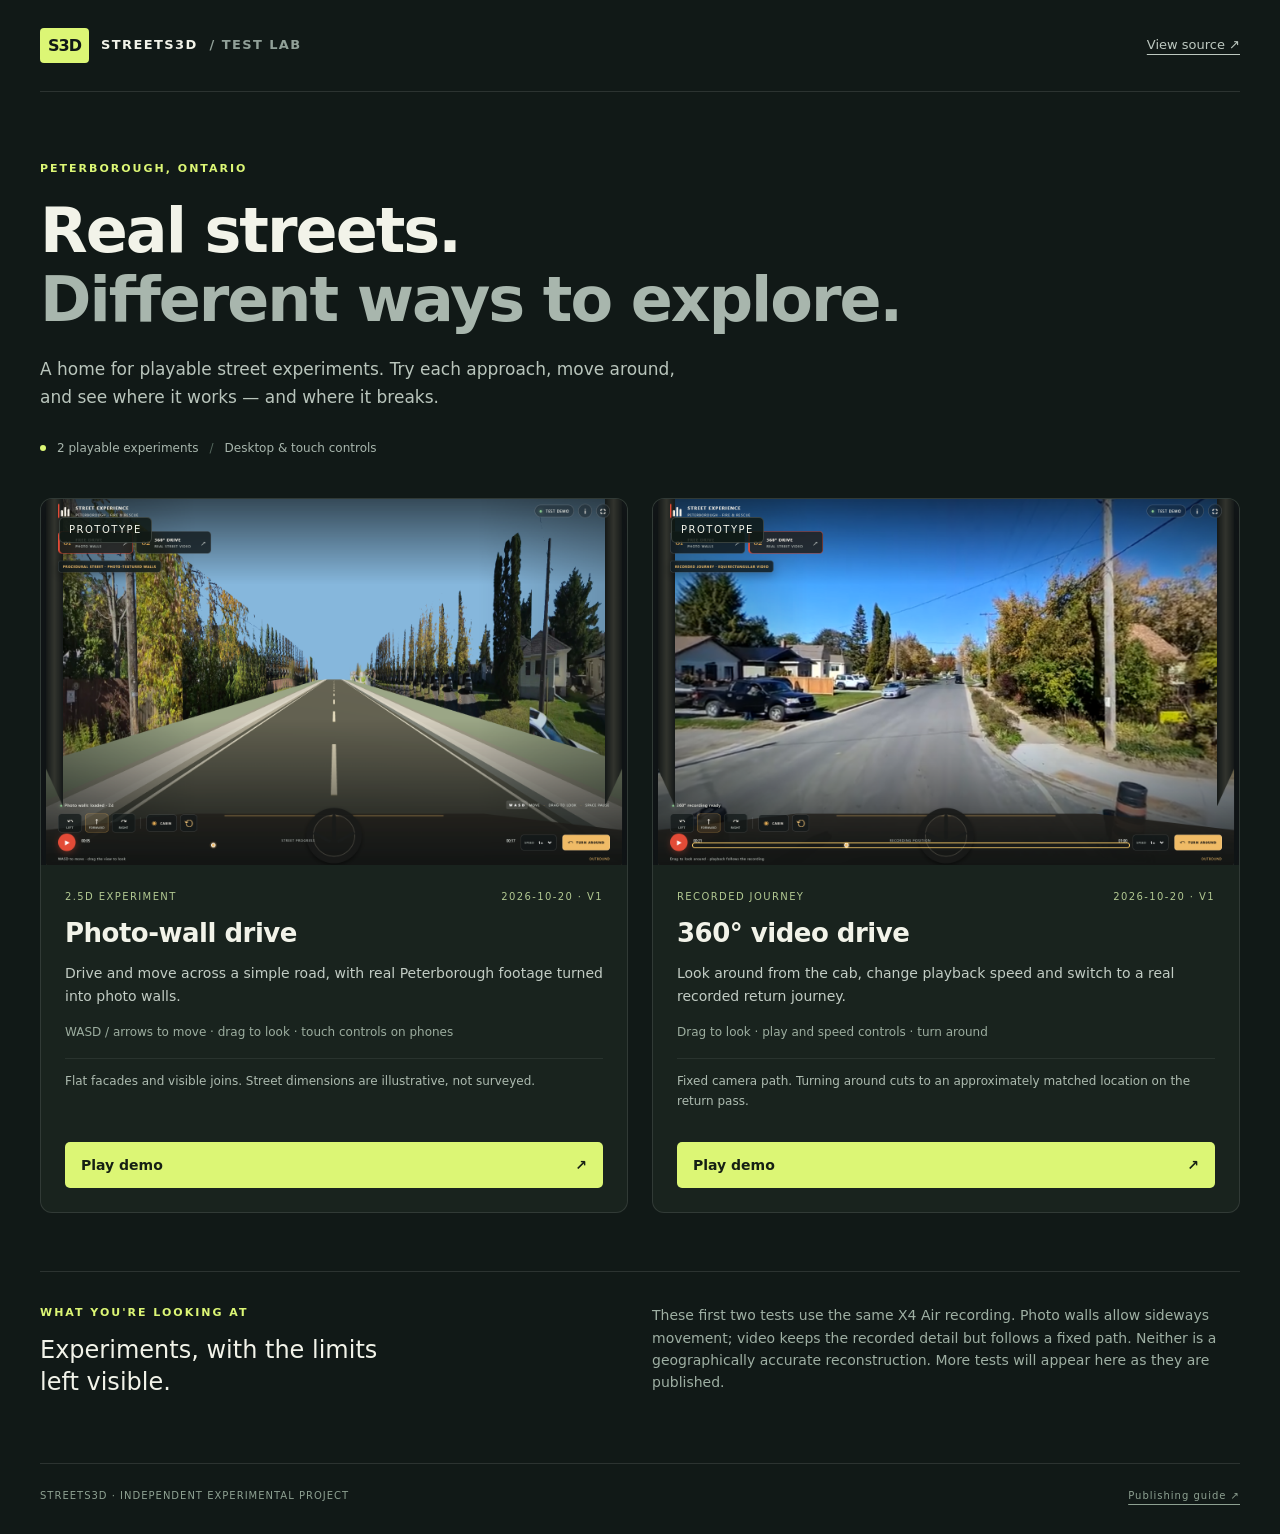
==== site/index.html @ ae0d9181 "Publish Peterborough photo-wall and 360 driving demos with test gallery" ====
<!doctype html>
<html lang="en"><head><meta charset="utf-8"><meta name="viewport" content="width=device-width,initial-scale=1"><meta name="theme-color" content="#111917"><meta name="description" content="Playable Peterborough street experiments: photo walls, 360 video, and future reconstruction tests."><title>Streets3D · Test Lab</title><link rel="stylesheet" href="gallery.css"></head>
<body><header class="bar"><a class="wordmark" href="./"><span class="mark">S3D</span> STREETS3D <span class="muted">/ TEST LAB</span></a><a class="source" href="https://github.com/edmondsonedits/Streets3D-Test">View source ↗</a></header>
<main><section class="intro"><p class="eyebrow">PETERBOROUGH, ONTARIO</p><h1>Real streets.<br><span>Different ways to explore.</span></h1><p class="lede">A home for playable street experiments. Try each approach, move around, and see where it works — and where it breaks.</p><div class="summary"><span class="dot"></span><span id="testCount">Loading experiments…</span><span class="separator">/</span><span>Desktop & touch controls</span></div></section>
<section aria-label="Playable experiments" id="gallery" class="gallery" aria-live="polite"></section><noscript><p>JavaScript loads the experiment gallery. <a href="demos/street-alternatives-v1/">Open the two-demo comparison directly.</a></p></noscript>
<section class="notes"><div><p class="eyebrow">WHAT YOU'RE LOOKING AT</p><h2>Experiments, with the limits left visible.</h2></div><p>These first two tests use the same X4 Air recording. Photo walls allow sideways movement; video keeps the recorded detail but follows a fixed path. Neither is a geographically accurate reconstruction. More tests will appear here as they are published.</p></section></main>
<footer><span>STREETS3D · INDEPENDENT EXPERIMENTAL PROJECT</span><a href="https://github.com/edmondsonedits/Streets3D-Test#adding-future-tests">Publishing guide ↗</a></footer><script type="module" src="gallery.js"></script></body></html>
---- site/gallery.css ----
*{box-sizing:border-box}html{color-scheme:dark}body{margin:0;background:#111917;color:#f2f3e9;font:16px/1.6 system-ui,-apple-system,Segoe UI,sans-serif}a{color:inherit}button,a{-webkit-tap-highlight-color:transparent}a:focus-visible{outline:3px solid #dcf675;outline-offset:6px}.bar,main,footer{width:min(1200px,calc(100% - 64px));margin:auto}.bar{height:92px;border-bottom:1px solid #ffffff1d;display:flex;align-items:center;justify-content:space-between;gap:12px}.wordmark{display:flex;align-items:center;gap:12px;font-size:13px;font-weight:750;letter-spacing:1.4px;text-decoration:none}.mark{background:#dcf675;color:#111917;border-radius:4px;padding:5px 8px;letter-spacing:-1px;font-size:16px}.muted{color:#91a098}.source{color:#bdc8c0;font-size:13px;text-underline-offset:5px}.intro{padding:68px 0 40px}.eyebrow{color:#dcf675;letter-spacing:2px;font-size:11px;font-weight:750;margin:0 0 18px}h1{font-size:clamp(36px,5vw,62px);font-weight:600;line-height:1.12;letter-spacing:-2px;margin:0 0 22px}h1 span{color:#a8b6ad}.lede{max-width:660px;color:#b9c5bc;margin:0;font-size:17px}.summary{display:flex;align-items:center;flex-wrap:wrap;gap:11px;margin-top:28px;color:#a8b6ad;font-size:12px}.dot{height:6px;width:6px;border-radius:100%;background:#dcf675}.separator{color:#54675d}.gallery{display:grid;grid-template-columns:1fr 1fr;gap:24px}.card{border:1px solid #ffffff1b;background:#19231e;border-radius:12px;overflow:hidden;display:flex;flex-direction:column}.preview{display:block;aspect-ratio:16/10;overflow:hidden;position:relative;background:#26362c}.preview img{display:block;width:100%;height:100%;object-fit:cover;transition:transform .3s}.preview:hover img{transform:scale(1.025)}.badge{position:absolute;top:18px;left:18px;background:#101914dc;padding:4px 9px;border:1px solid #ffffff2a;border-radius:5px;font-size:10px;letter-spacing:1.5px;text-transform:uppercase}.card-content{padding:24px;display:flex;flex-direction:column;flex:1}.meta{display:flex;justify-content:space-between;color:#b1c891;font-size:10px;letter-spacing:1.4px;text-transform:uppercase;gap:12px}.card h2{font-size:26px;line-height:1.2;letter-spacing:-.5px;margin:13px 0}.description{color:#c2ccc4;font-size:14px;margin:0 0 16px}.controls{color:#9cad9f;font-size:12px;margin:0 0 16px}.limitation{color:#adbbb0;font-size:12px;padding:13px 0;border-top:1px solid #ffffff12;margin:0 0 18px}.open{display:flex;align-items:center;justify-content:space-between;margin-top:auto;padding:12px 16px;background:#dcf675;color:#162014;text-decoration:none;border-radius:5px;font-weight:750;font-size:14px}.open:hover{background:#edffa5}.notes{margin:58px 0 64px;border-top:1px solid #ffffff1d;padding-top:32px;display:grid;grid-template-columns:1fr 1fr;gap:24px}.notes h2{font-size:24px;font-weight:500;line-height:1.35;max-width:370px;margin:0}.notes p:last-child{color:#9eafa3;font-size:14px;margin:0}.notes .eyebrow{margin-bottom:12px}footer{padding:24px 0 30px;border-top:1px solid #ffffff1d;display:flex;justify-content:space-between;gap:20px;font-size:10px;letter-spacing:1px;color:#8ea192}footer a{text-underline-offset:5px}.error{color:#ffcfb6}@media(max-width:680px){.bar,main,footer{width:calc(100% - 36px)}.bar{height:76px}.wordmark{gap:8px;font-size:11px;letter-spacing:.8px}.wordmark .muted{display:none}.intro{padding:42px 0 30px}h1{letter-spacing:-1.3px}.lede{font-size:15px}.gallery{grid-template-columns:1fr}.card-content{padding:20px}.notes{grid-template-columns:1fr;margin:38px 0}.summary{font-size:11px;gap:8px}footer{flex-direction:column;gap:8px}}@media(prefers-reduced-motion:reduce){.preview img{transition:none}}
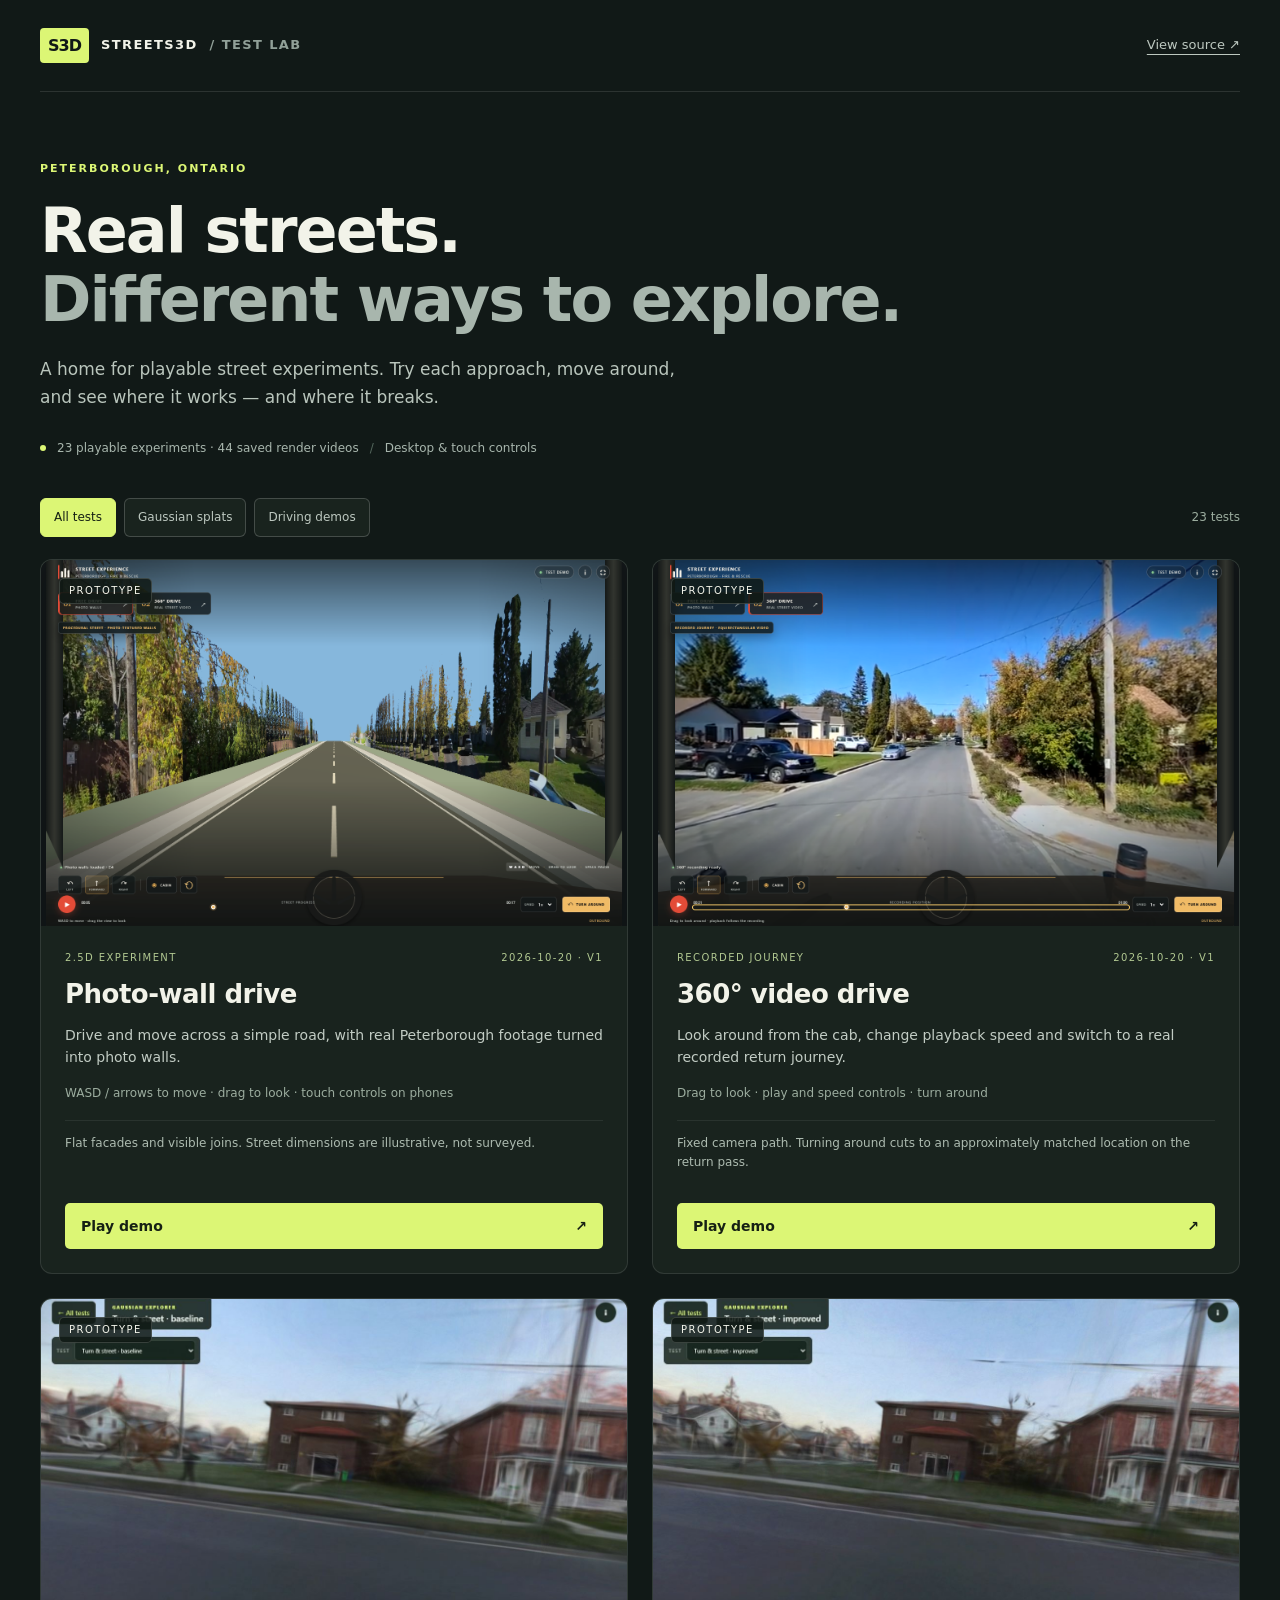
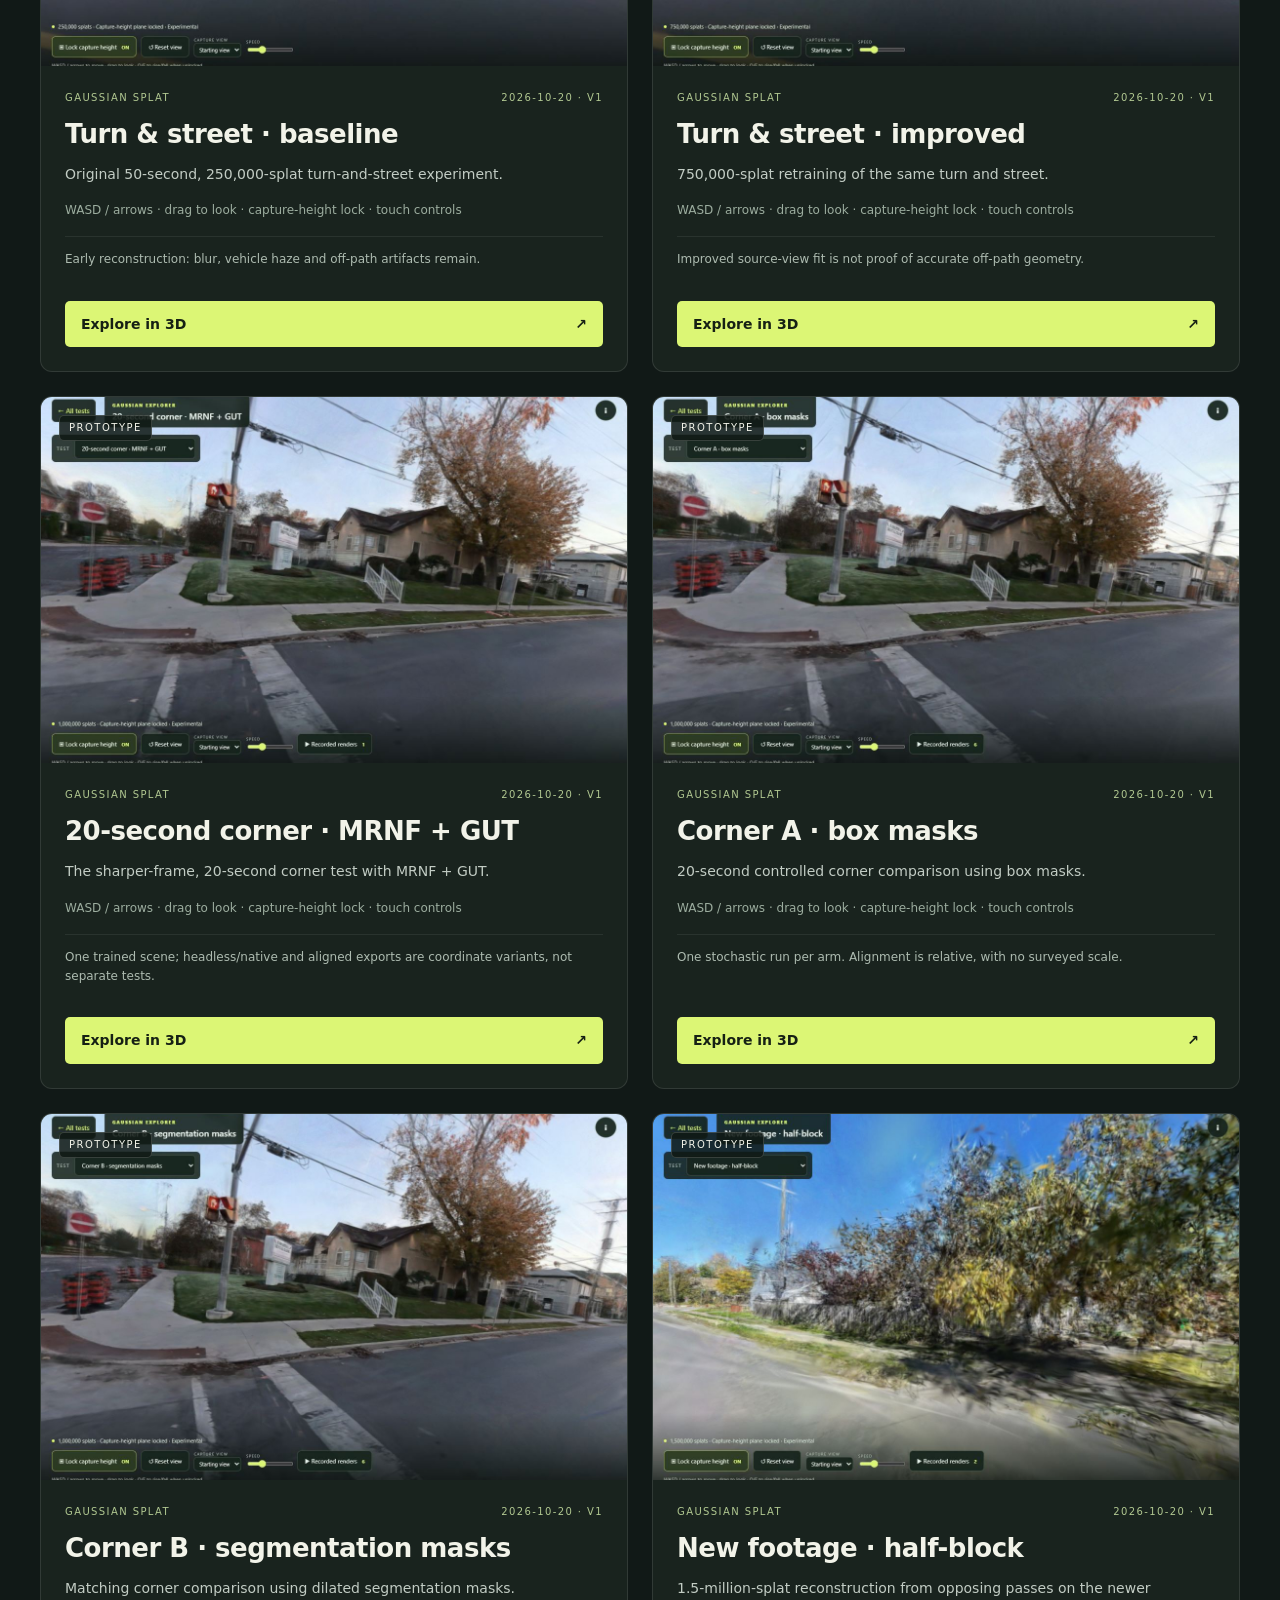
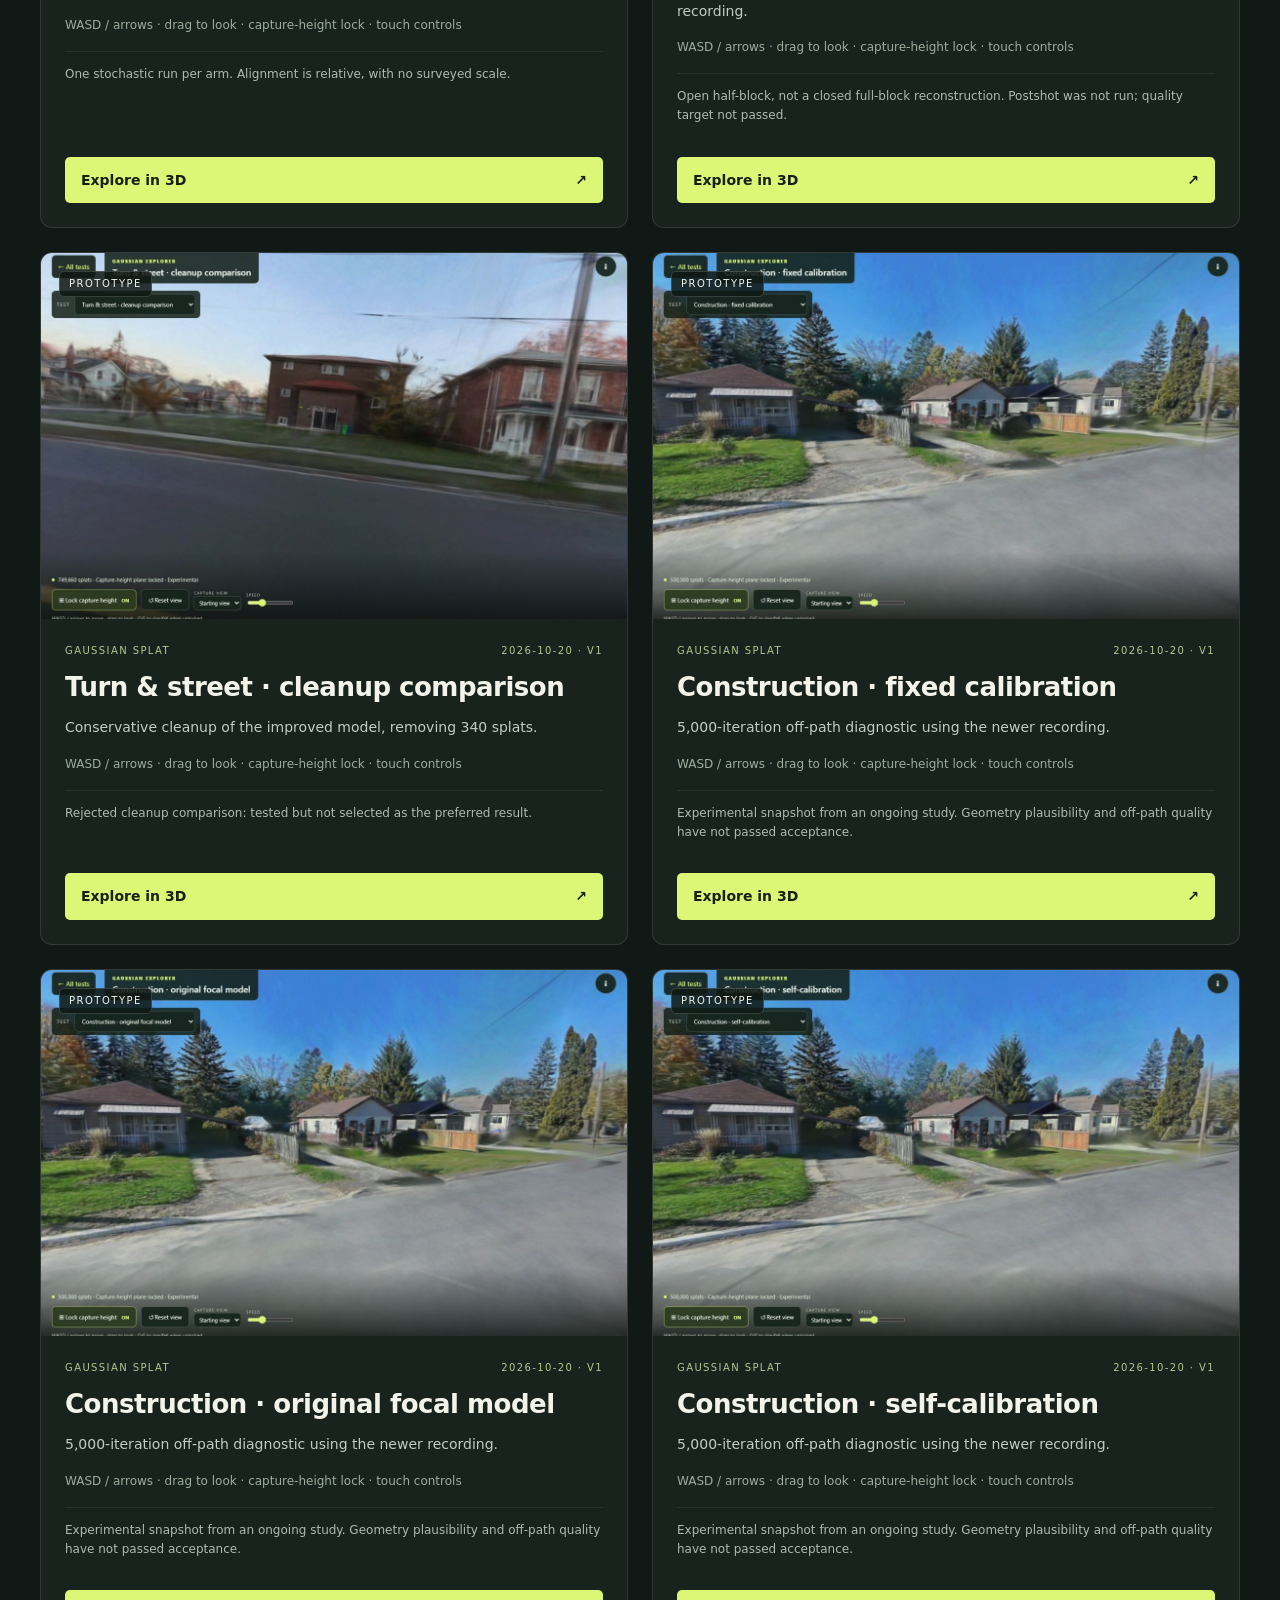
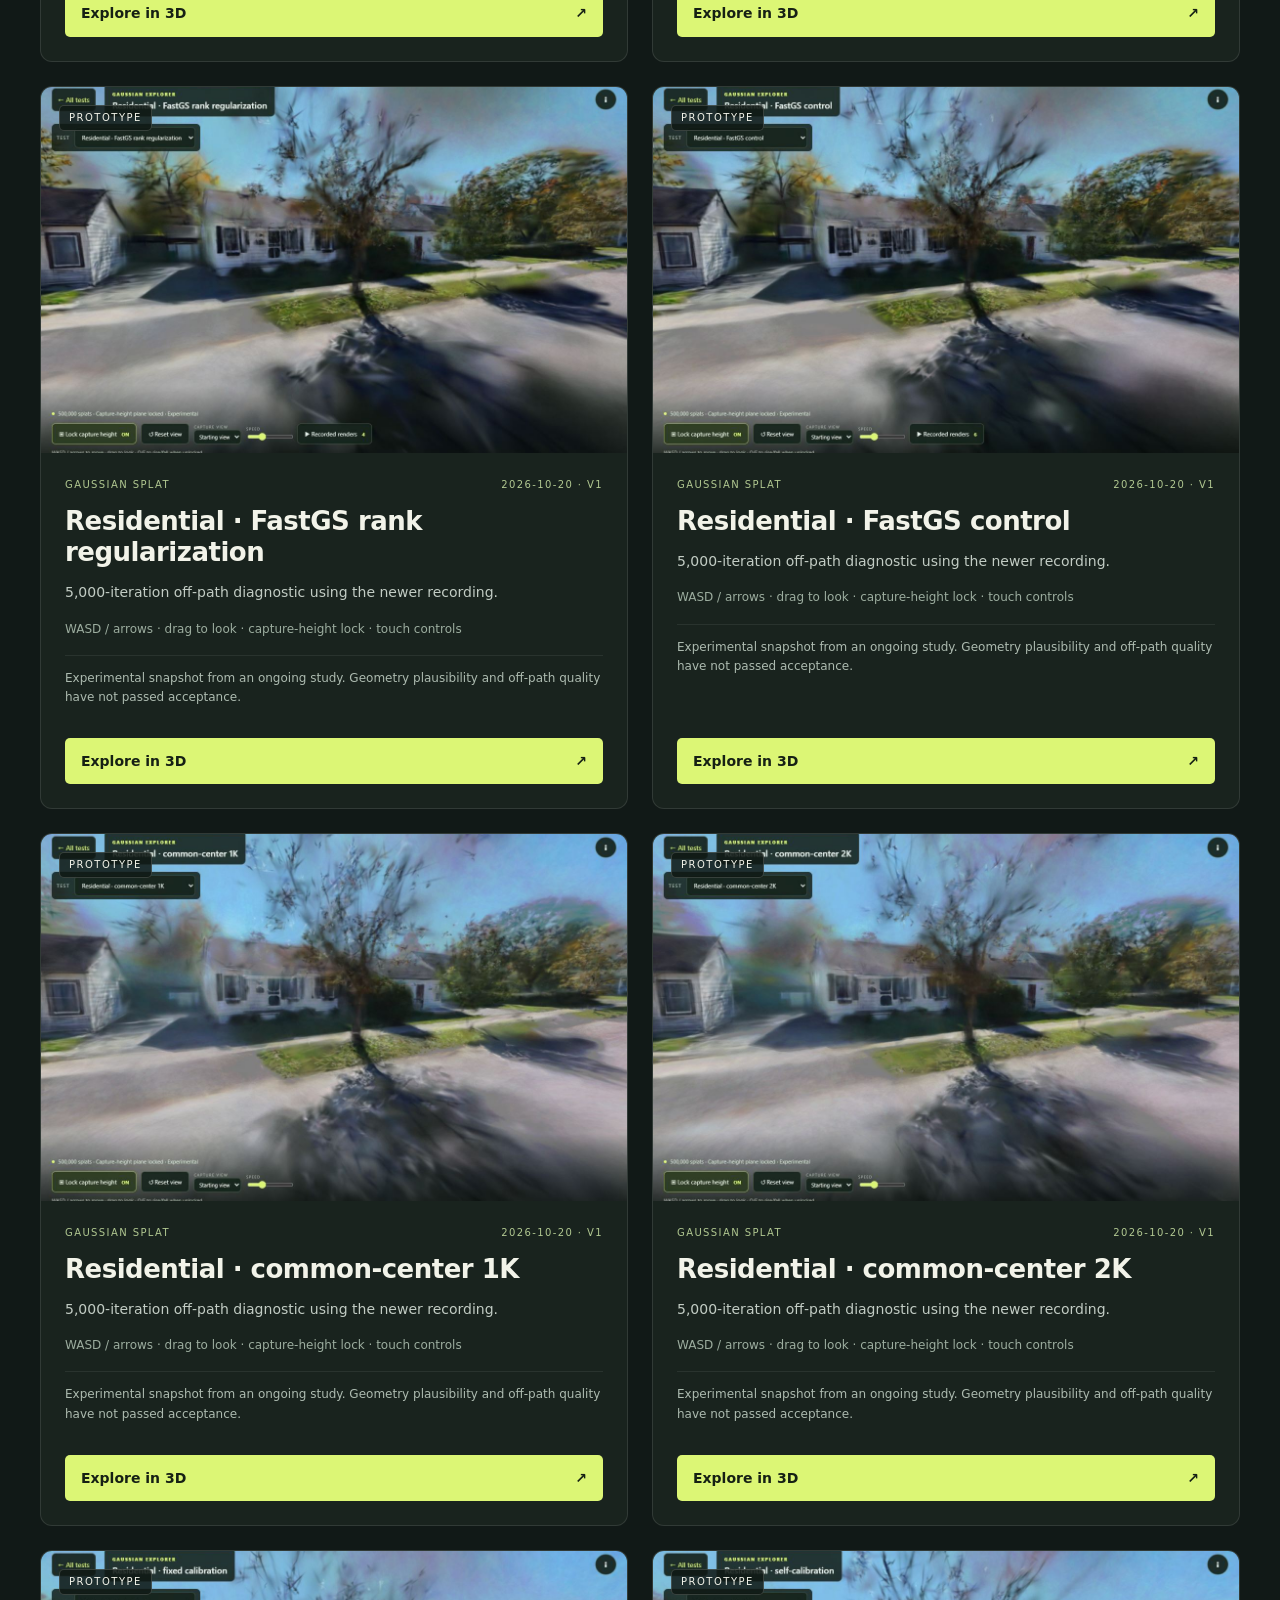
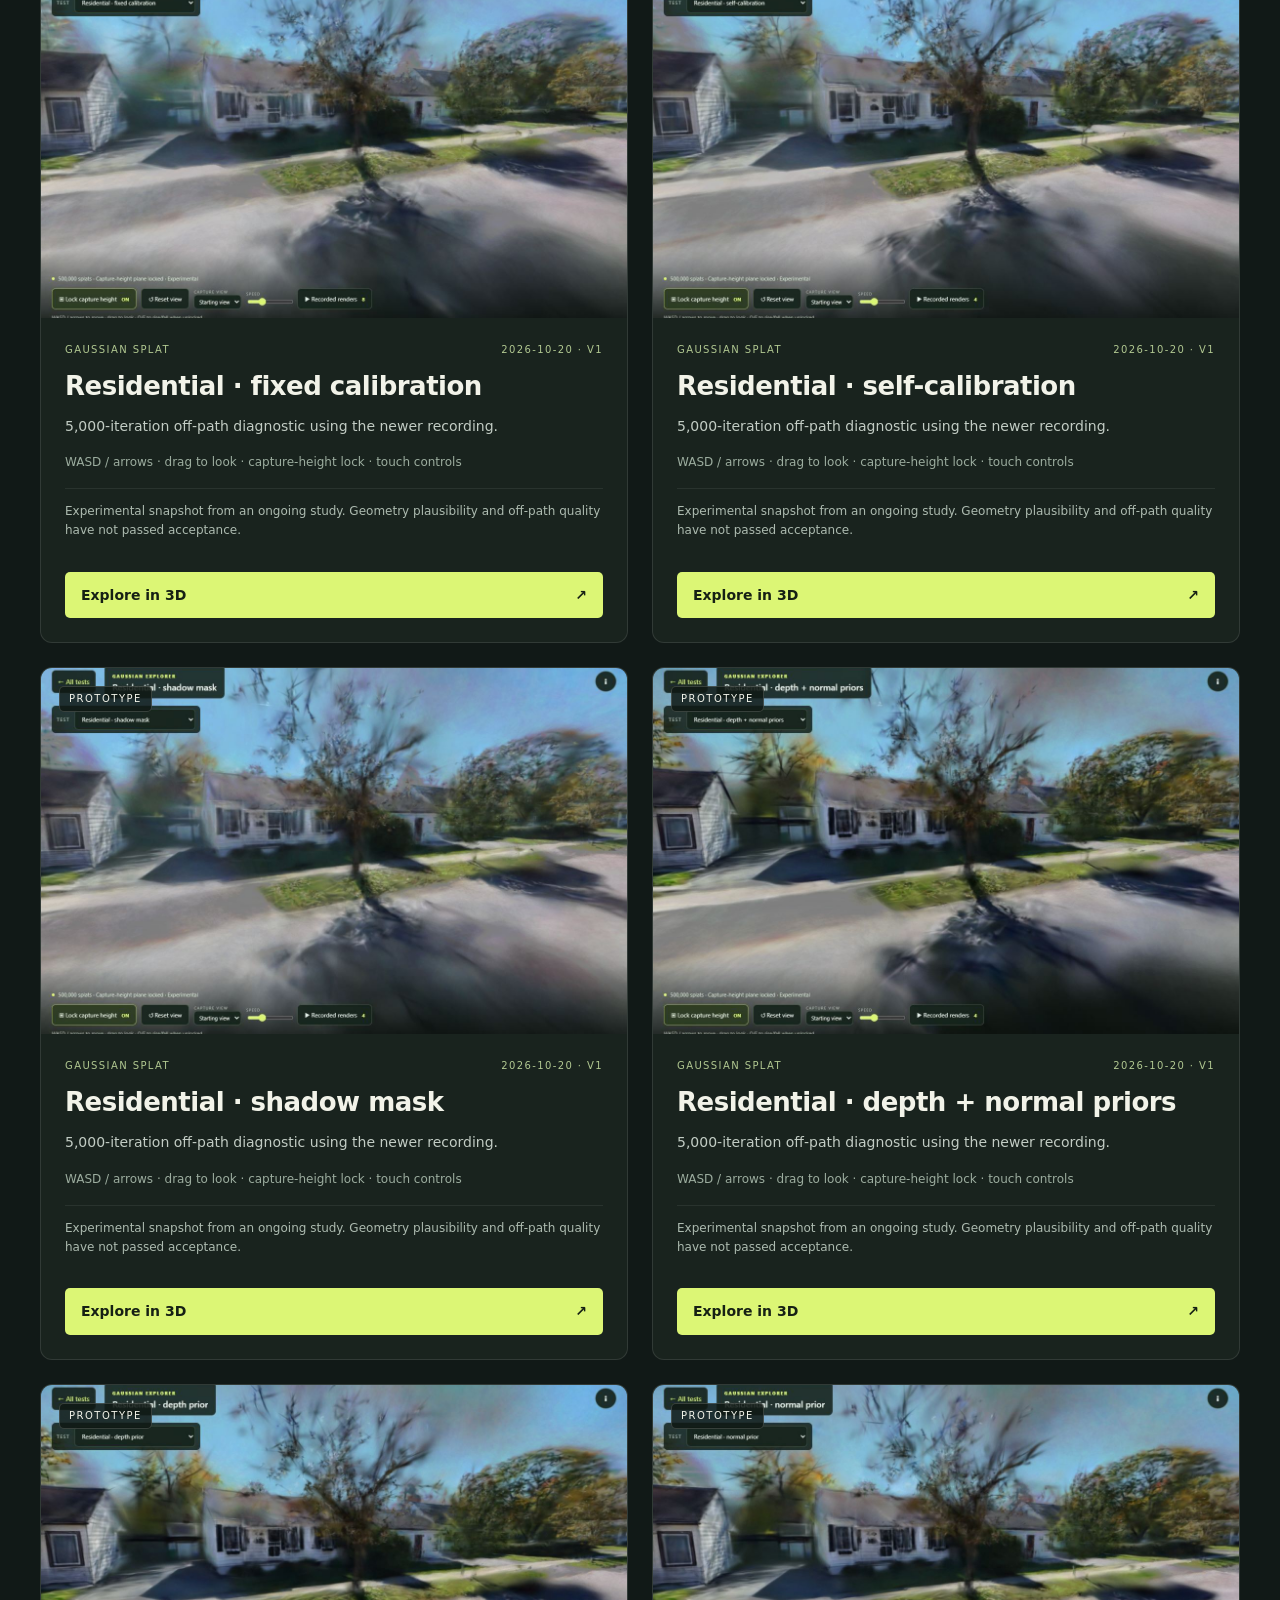
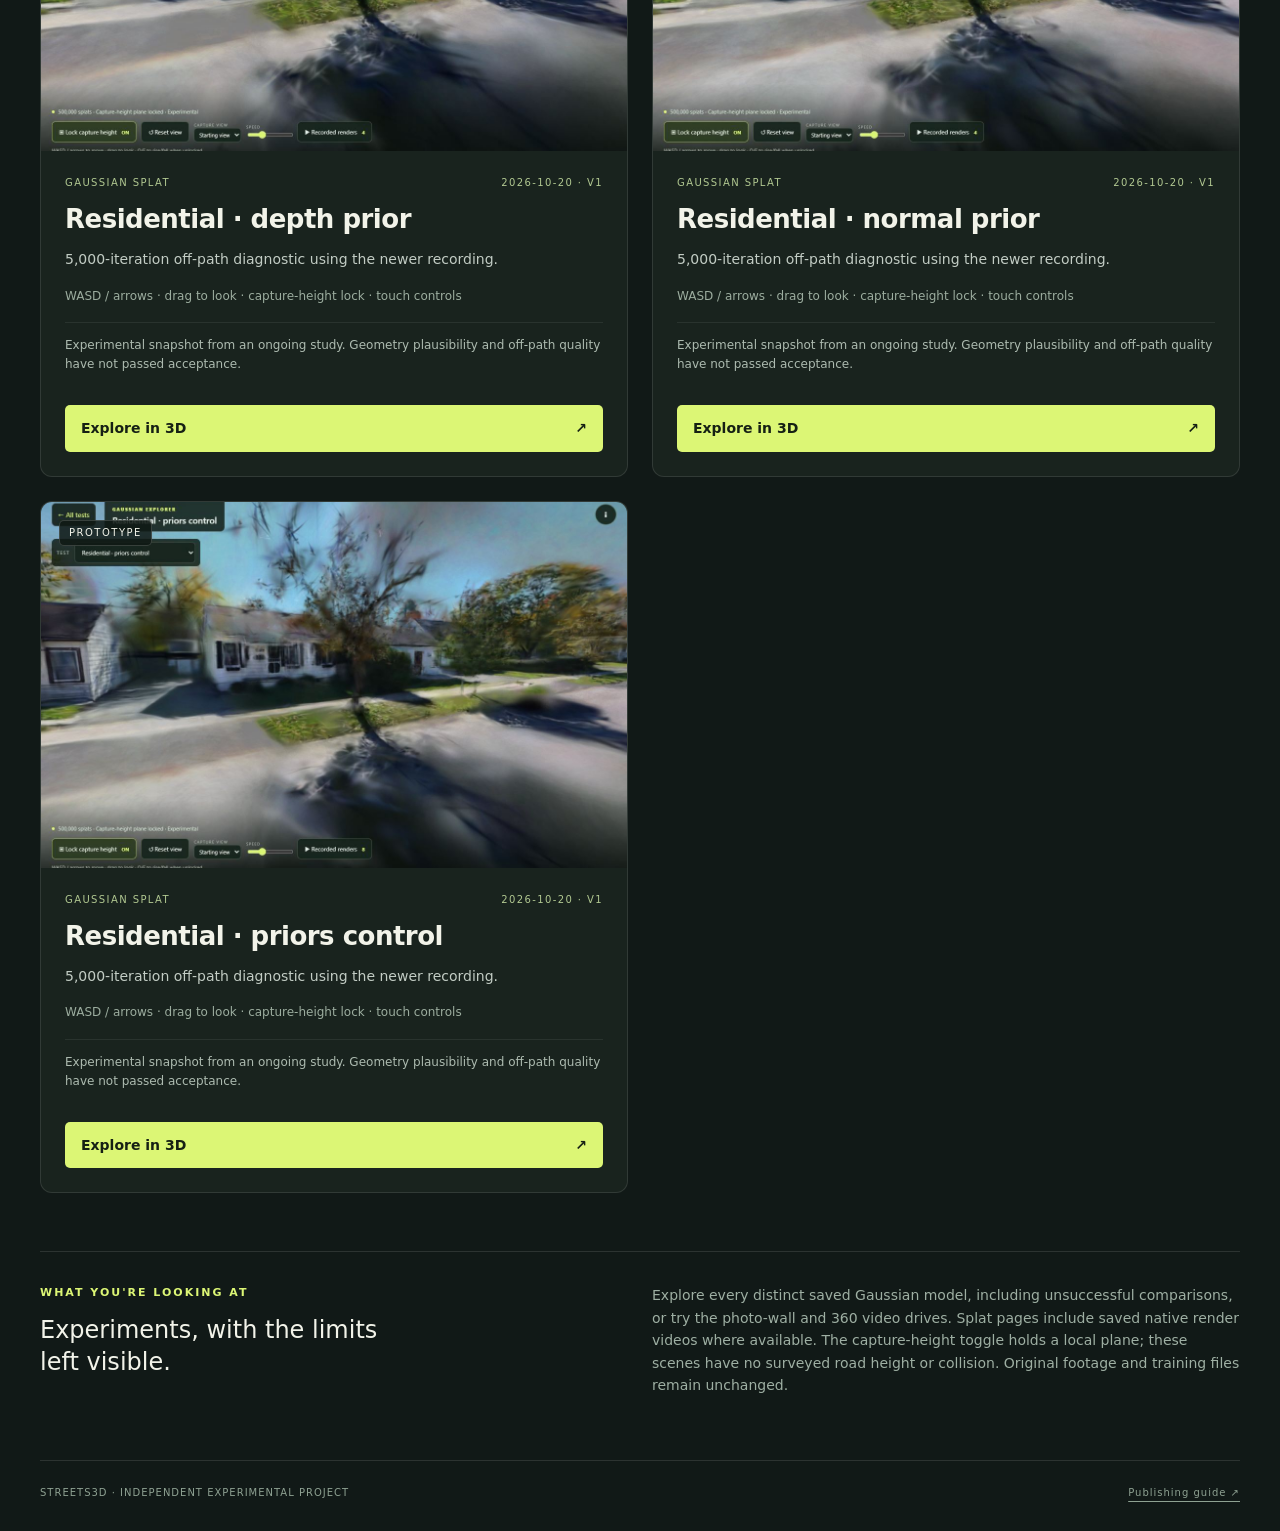
==== commit 726cb510: "Publish interactive Gaussian tests, native renders and capture-height controls" ====
--- a/site/index.html
+++ b/site/index.html
@@ -1,7 +1,8 @@
 <!doctype html>
-<html lang="en"><head><meta charset="utf-8"><meta name="viewport" content="width=device-width,initial-scale=1"><meta name="theme-color" content="#111917"><meta name="description" content="Playable Peterborough street experiments: photo walls, 360 video, and future reconstruction tests."><title>Streets3D · Test Lab</title><link rel="stylesheet" href="gallery.css"></head>
+<html lang="en"><head><meta charset="utf-8"><meta name="viewport" content="width=device-width,initial-scale=1"><meta name="theme-color" content="#111917"><meta name="description" content="Playable Peterborough street experiments: photo walls, 360 video, and interactive Gaussian splat tests."><title>Streets3D · Test Lab</title><link rel="stylesheet" href="gallery.css"></head>
 <body><header class="bar"><a class="wordmark" href="./"><span class="mark">S3D</span> STREETS3D <span class="muted">/ TEST LAB</span></a><a class="source" href="https://github.com/edmondsonedits/Streets3D-Test">View source ↗</a></header>
 <main><section class="intro"><p class="eyebrow">PETERBOROUGH, ONTARIO</p><h1>Real streets.<br><span>Different ways to explore.</span></h1><p class="lede">A home for playable street experiments. Try each approach, move around, and see where it works — and where it breaks.</p><div class="summary"><span class="dot"></span><span id="testCount">Loading experiments…</span><span class="separator">/</span><span>Desktop & touch controls</span></div></section>
+<nav class="filters" aria-label="Filter experiments"><button data-filter="all" aria-pressed="true">All tests</button><button data-filter="splats" aria-pressed="false">Gaussian splats</button><button data-filter="driving" aria-pressed="false">Driving demos</button><span id="filterCount"></span></nav>
 <section aria-label="Playable experiments" id="gallery" class="gallery" aria-live="polite"></section><noscript><p>JavaScript loads the experiment gallery. <a href="demos/street-alternatives-v1/">Open the two-demo comparison directly.</a></p></noscript>
-<section class="notes"><div><p class="eyebrow">WHAT YOU'RE LOOKING AT</p><h2>Experiments, with the limits left visible.</h2></div><p>These first two tests use the same X4 Air recording. Photo walls allow sideways movement; video keeps the recorded detail but follows a fixed path. Neither is a geographically accurate reconstruction. More tests will appear here as they are published.</p></section></main>
+<section class="notes"><div><p class="eyebrow">WHAT YOU'RE LOOKING AT</p><h2>Experiments, with the limits left visible.</h2></div><p>Explore every distinct saved Gaussian model, including unsuccessful comparisons, or try the photo-wall and 360 video drives. Splat pages include saved native render videos where available. The capture-height toggle holds a local plane; these scenes have no surveyed road height or collision. Original footage and training files remain unchanged.</p></section></main>
 <footer><span>STREETS3D · INDEPENDENT EXPERIMENTAL PROJECT</span><a href="https://github.com/edmondsonedits/Streets3D-Test#adding-future-tests">Publishing guide ↗</a></footer><script type="module" src="gallery.js"></script></body></html>
--- a/site/gallery.css
+++ b/site/gallery.css
@@ -1 +1,3 @@
 *{box-sizing:border-box}html{color-scheme:dark}body{margin:0;background:#111917;color:#f2f3e9;font:16px/1.6 system-ui,-apple-system,Segoe UI,sans-serif}a{color:inherit}button,a{-webkit-tap-highlight-color:transparent}a:focus-visible{outline:3px solid #dcf675;outline-offset:6px}.bar,main,footer{width:min(1200px,calc(100% - 64px));margin:auto}.bar{height:92px;border-bottom:1px solid #ffffff1d;display:flex;align-items:center;justify-content:space-between;gap:12px}.wordmark{display:flex;align-items:center;gap:12px;font-size:13px;font-weight:750;letter-spacing:1.4px;text-decoration:none}.mark{background:#dcf675;color:#111917;border-radius:4px;padding:5px 8px;letter-spacing:-1px;font-size:16px}.muted{color:#91a098}.source{color:#bdc8c0;font-size:13px;text-underline-offset:5px}.intro{padding:68px 0 40px}.eyebrow{color:#dcf675;letter-spacing:2px;font-size:11px;font-weight:750;margin:0 0 18px}h1{font-size:clamp(36px,5vw,62px);font-weight:600;line-height:1.12;letter-spacing:-2px;margin:0 0 22px}h1 span{color:#a8b6ad}.lede{max-width:660px;color:#b9c5bc;margin:0;font-size:17px}.summary{display:flex;align-items:center;flex-wrap:wrap;gap:11px;margin-top:28px;color:#a8b6ad;font-size:12px}.dot{height:6px;width:6px;border-radius:100%;background:#dcf675}.separator{color:#54675d}.gallery{display:grid;grid-template-columns:1fr 1fr;gap:24px}.card{border:1px solid #ffffff1b;background:#19231e;border-radius:12px;overflow:hidden;display:flex;flex-direction:column}.preview{display:block;aspect-ratio:16/10;overflow:hidden;position:relative;background:#26362c}.preview img{display:block;width:100%;height:100%;object-fit:cover;transition:transform .3s}.preview:hover img{transform:scale(1.025)}.badge{position:absolute;top:18px;left:18px;background:#101914dc;padding:4px 9px;border:1px solid #ffffff2a;border-radius:5px;font-size:10px;letter-spacing:1.5px;text-transform:uppercase}.card-content{padding:24px;display:flex;flex-direction:column;flex:1}.meta{display:flex;justify-content:space-between;color:#b1c891;font-size:10px;letter-spacing:1.4px;text-transform:uppercase;gap:12px}.card h2{font-size:26px;line-height:1.2;letter-spacing:-.5px;margin:13px 0}.description{color:#c2ccc4;font-size:14px;margin:0 0 16px}.controls{color:#9cad9f;font-size:12px;margin:0 0 16px}.limitation{color:#adbbb0;font-size:12px;padding:13px 0;border-top:1px solid #ffffff12;margin:0 0 18px}.open{display:flex;align-items:center;justify-content:space-between;margin-top:auto;padding:12px 16px;background:#dcf675;color:#162014;text-decoration:none;border-radius:5px;font-weight:750;font-size:14px}.open:hover{background:#edffa5}.notes{margin:58px 0 64px;border-top:1px solid #ffffff1d;padding-top:32px;display:grid;grid-template-columns:1fr 1fr;gap:24px}.notes h2{font-size:24px;font-weight:500;line-height:1.35;max-width:370px;margin:0}.notes p:last-child{color:#9eafa3;font-size:14px;margin:0}.notes .eyebrow{margin-bottom:12px}footer{padding:24px 0 30px;border-top:1px solid #ffffff1d;display:flex;justify-content:space-between;gap:20px;font-size:10px;letter-spacing:1px;color:#8ea192}footer a{text-underline-offset:5px}.error{color:#ffcfb6}@media(max-width:680px){.bar,main,footer{width:calc(100% - 36px)}.bar{height:76px}.wordmark{gap:8px;font-size:11px;letter-spacing:.8px}.wordmark .muted{display:none}.intro{padding:42px 0 30px}h1{letter-spacing:-1.3px}.lede{font-size:15px}.gallery{grid-template-columns:1fr}.card-content{padding:20px}.notes{grid-template-columns:1fr;margin:38px 0}.summary{font-size:11px;gap:8px}footer{flex-direction:column;gap:8px}}@media(prefers-reduced-motion:reduce){.preview img{transition:none}}
+
+.filters{display:flex;gap:8px;align-items:center;flex-wrap:wrap;margin:0 0 22px}.filters button{font:inherit;font-size:12px;color:#bdc8c0;background:#19231e;border:1px solid #ffffff30;border-radius:6px;padding:9px 13px;cursor:pointer}.filters button[aria-pressed=true]{color:#152014;background:#dcf675;border-color:#dcf675}.filters button:focus-visible{outline:3px solid #dcf675;outline-offset:3px}#filterCount{margin-left:auto;font-size:12px;color:#9cad9f}.card[hidden]{display:none}
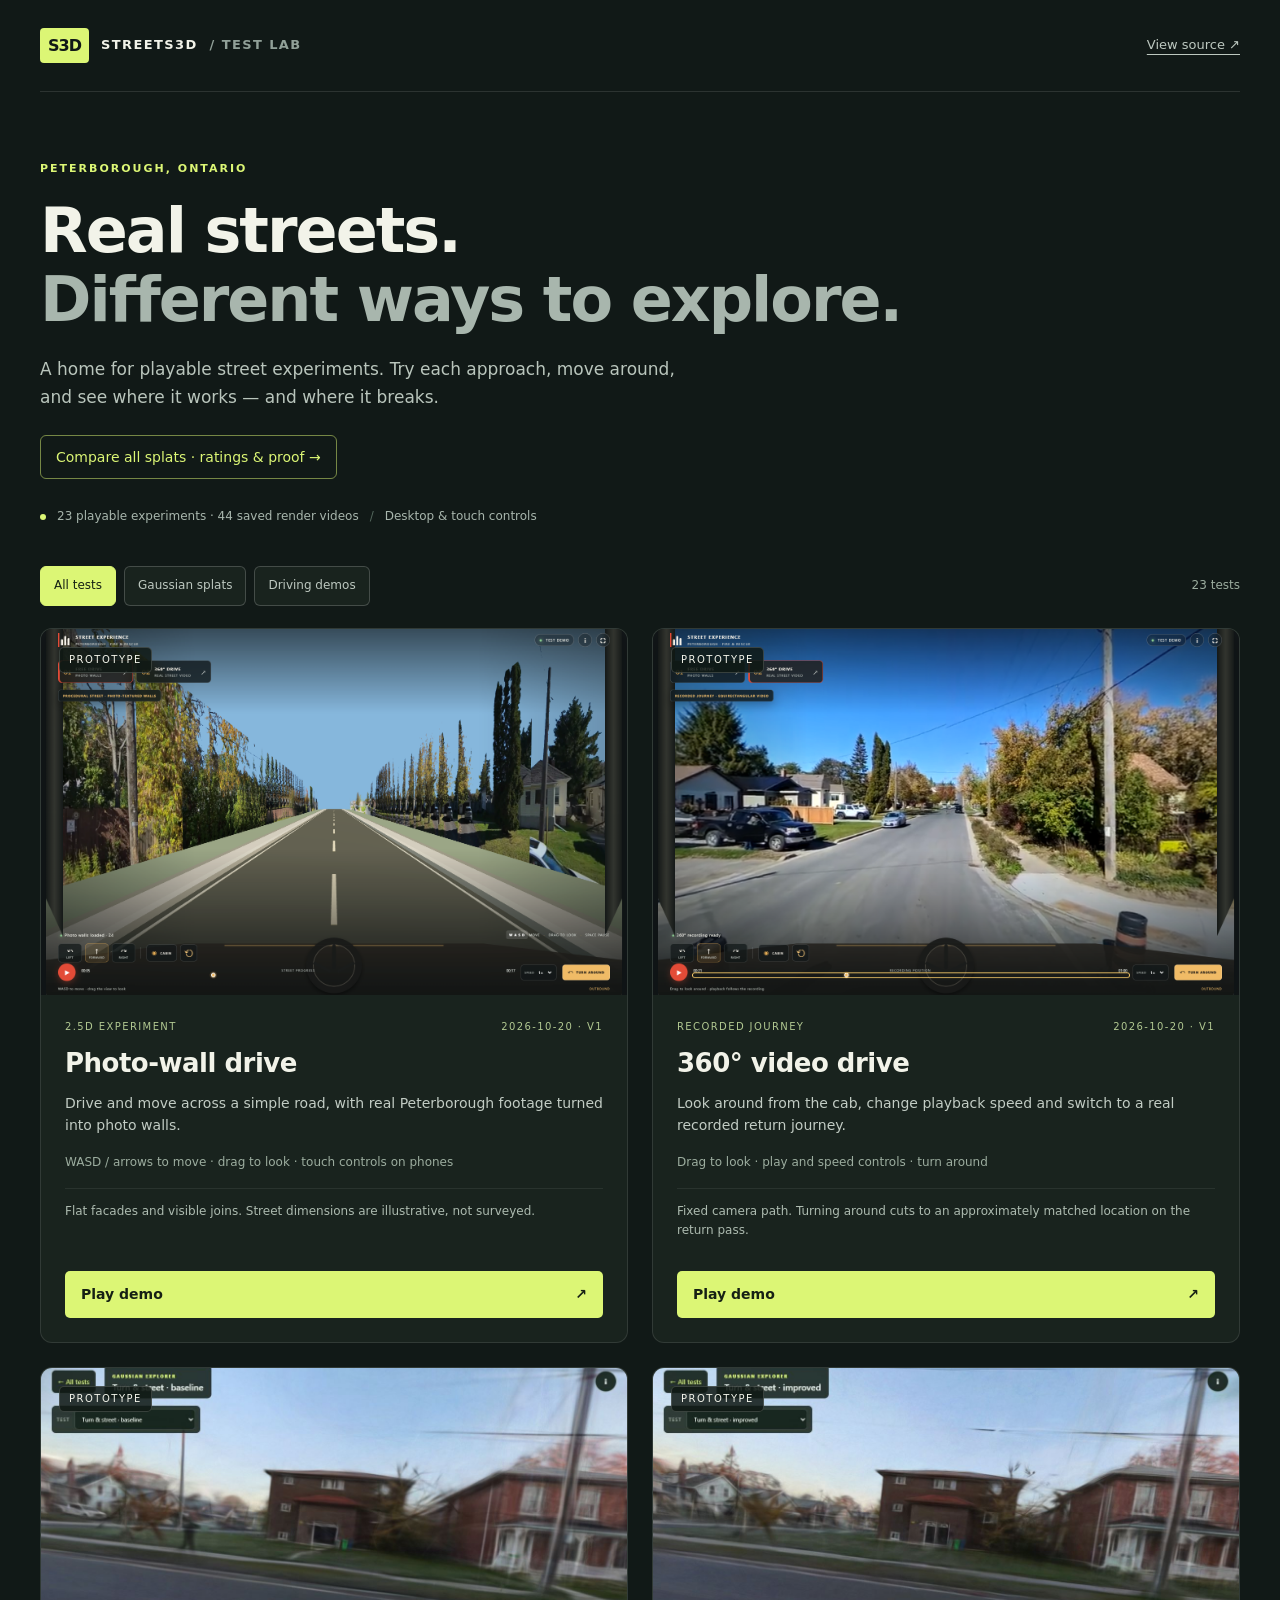
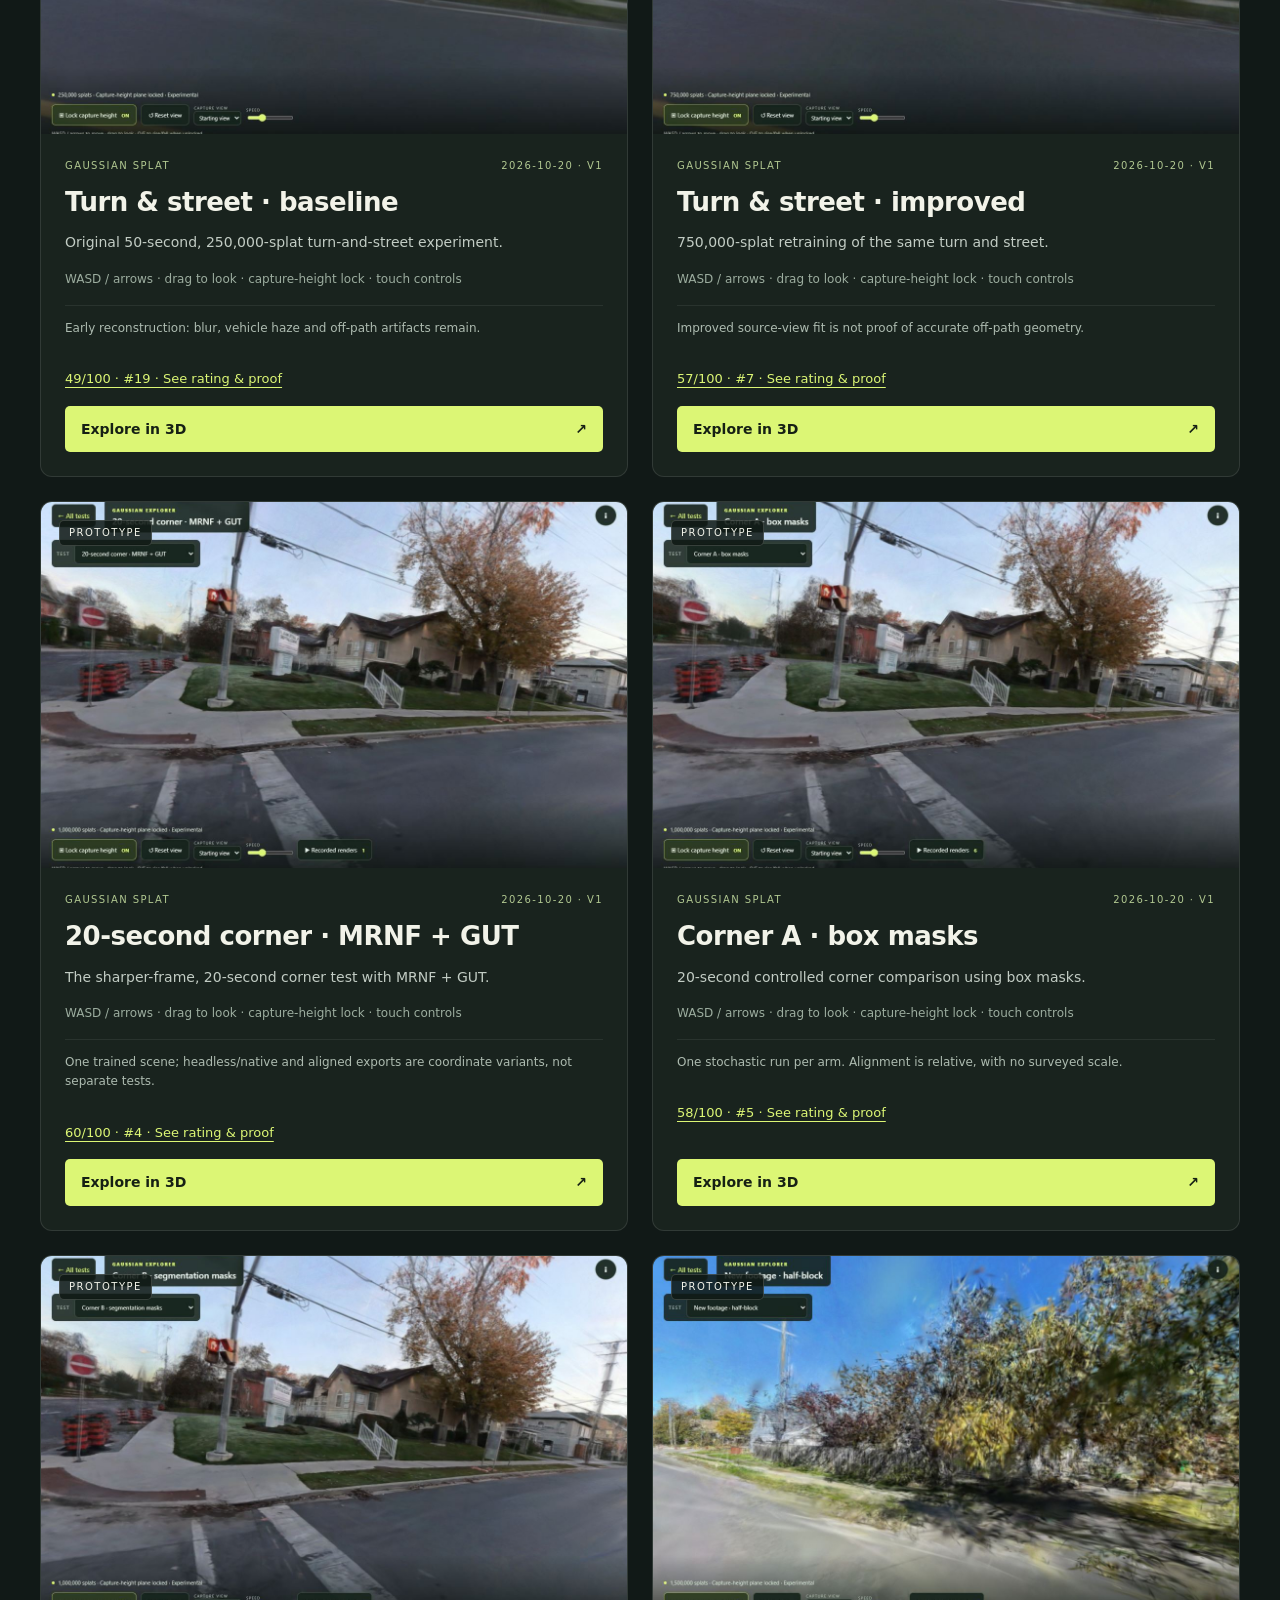
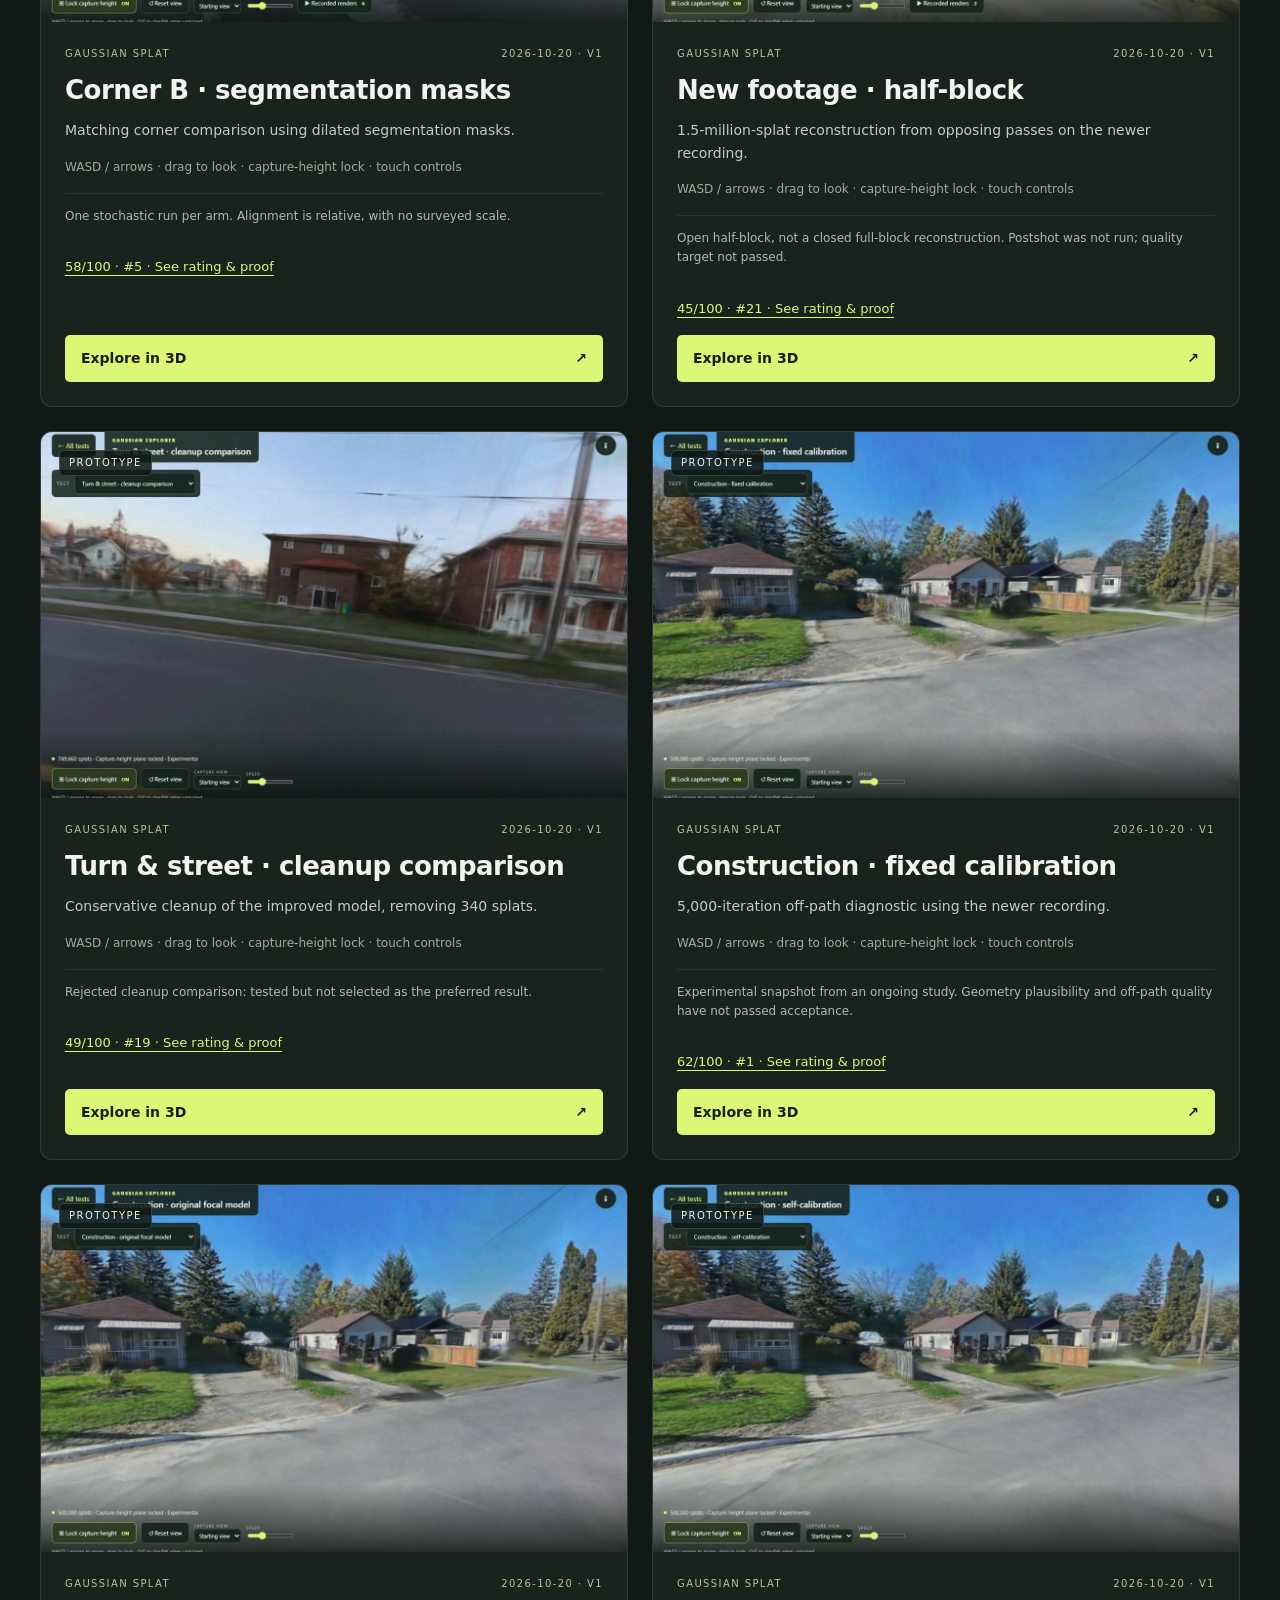
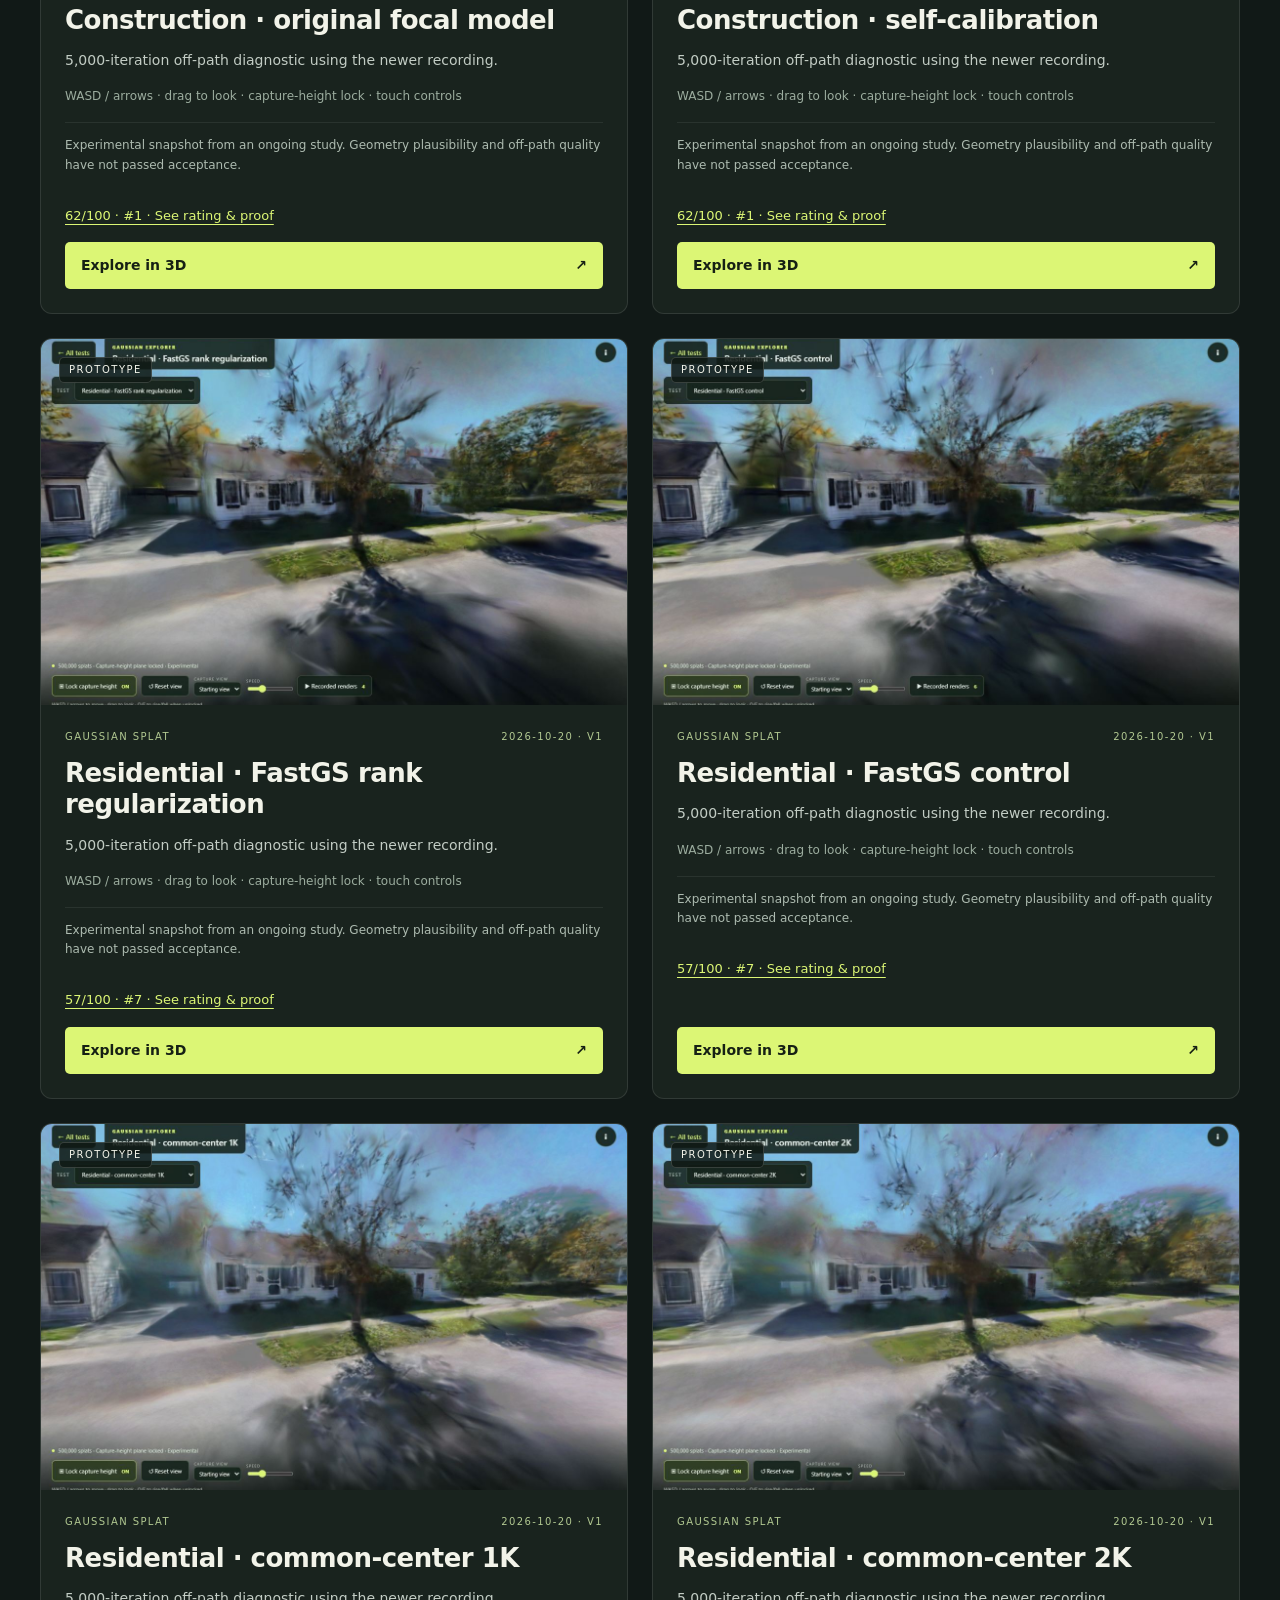
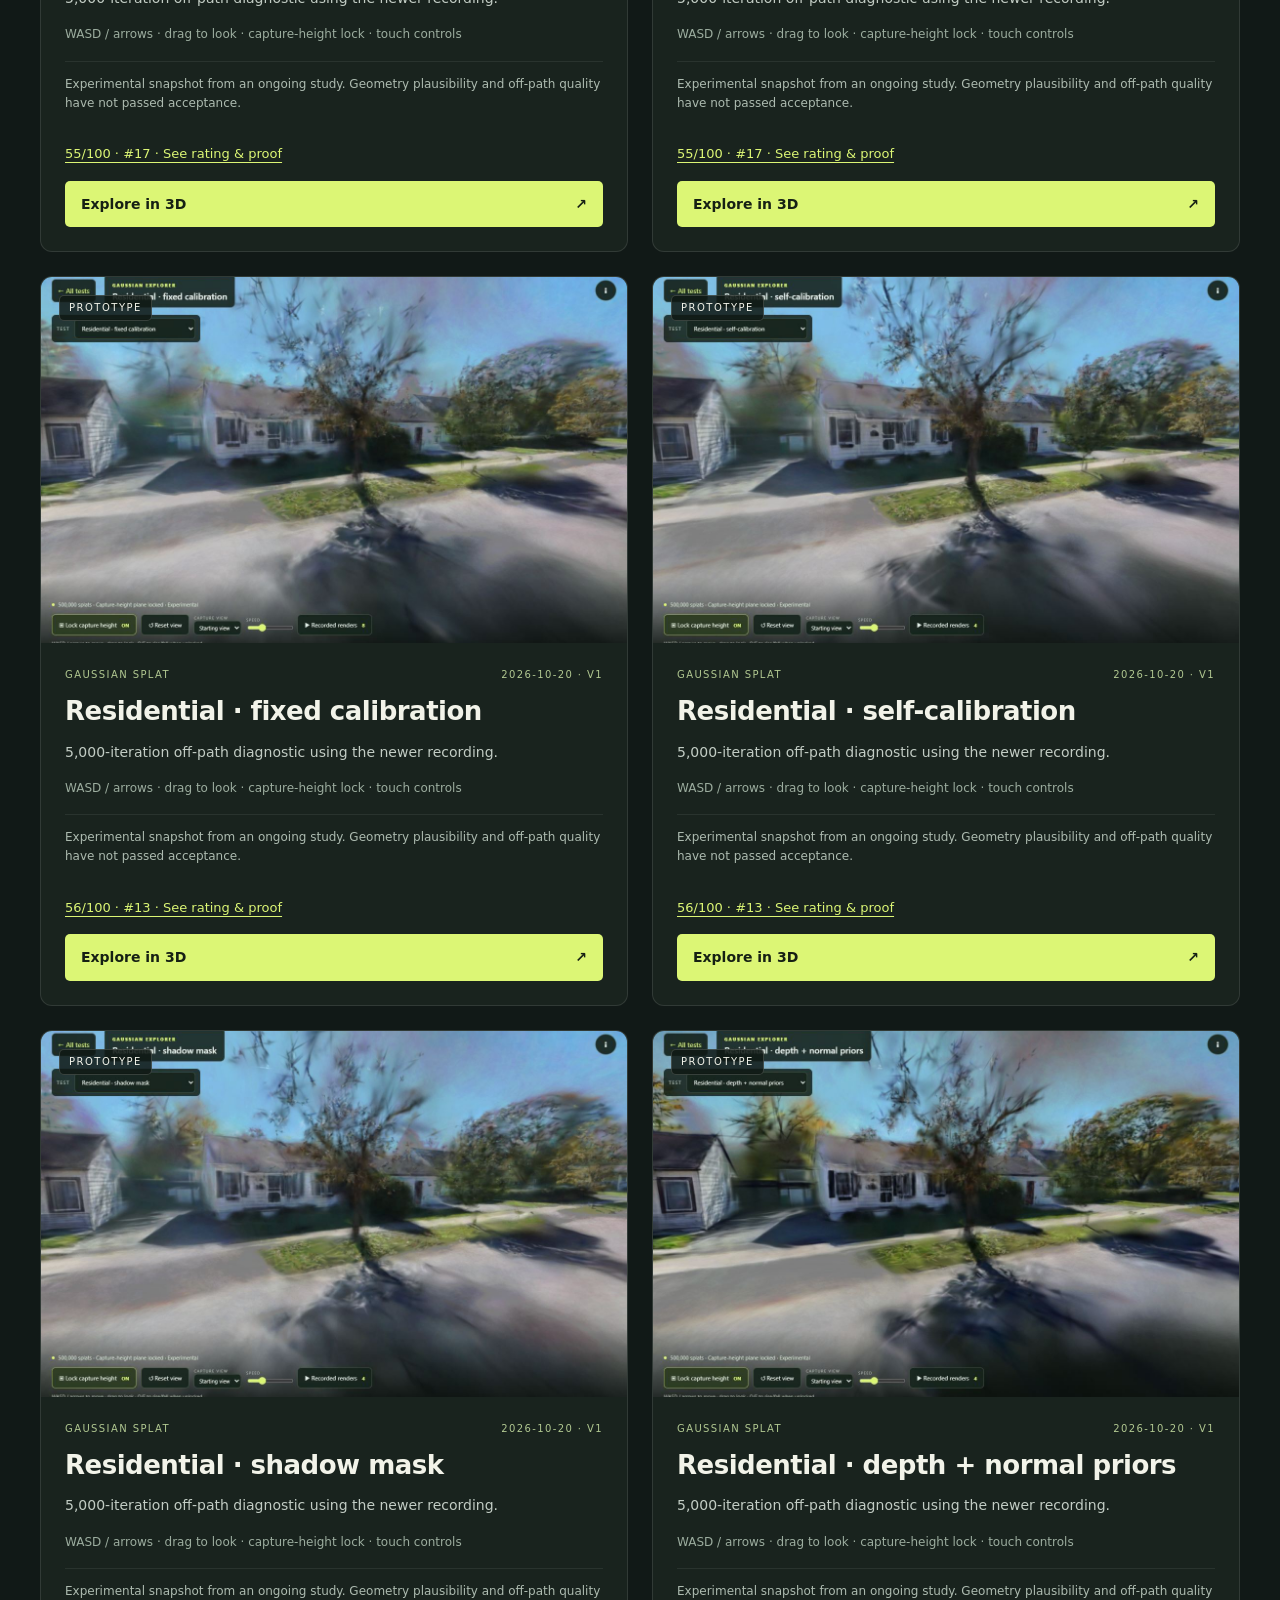
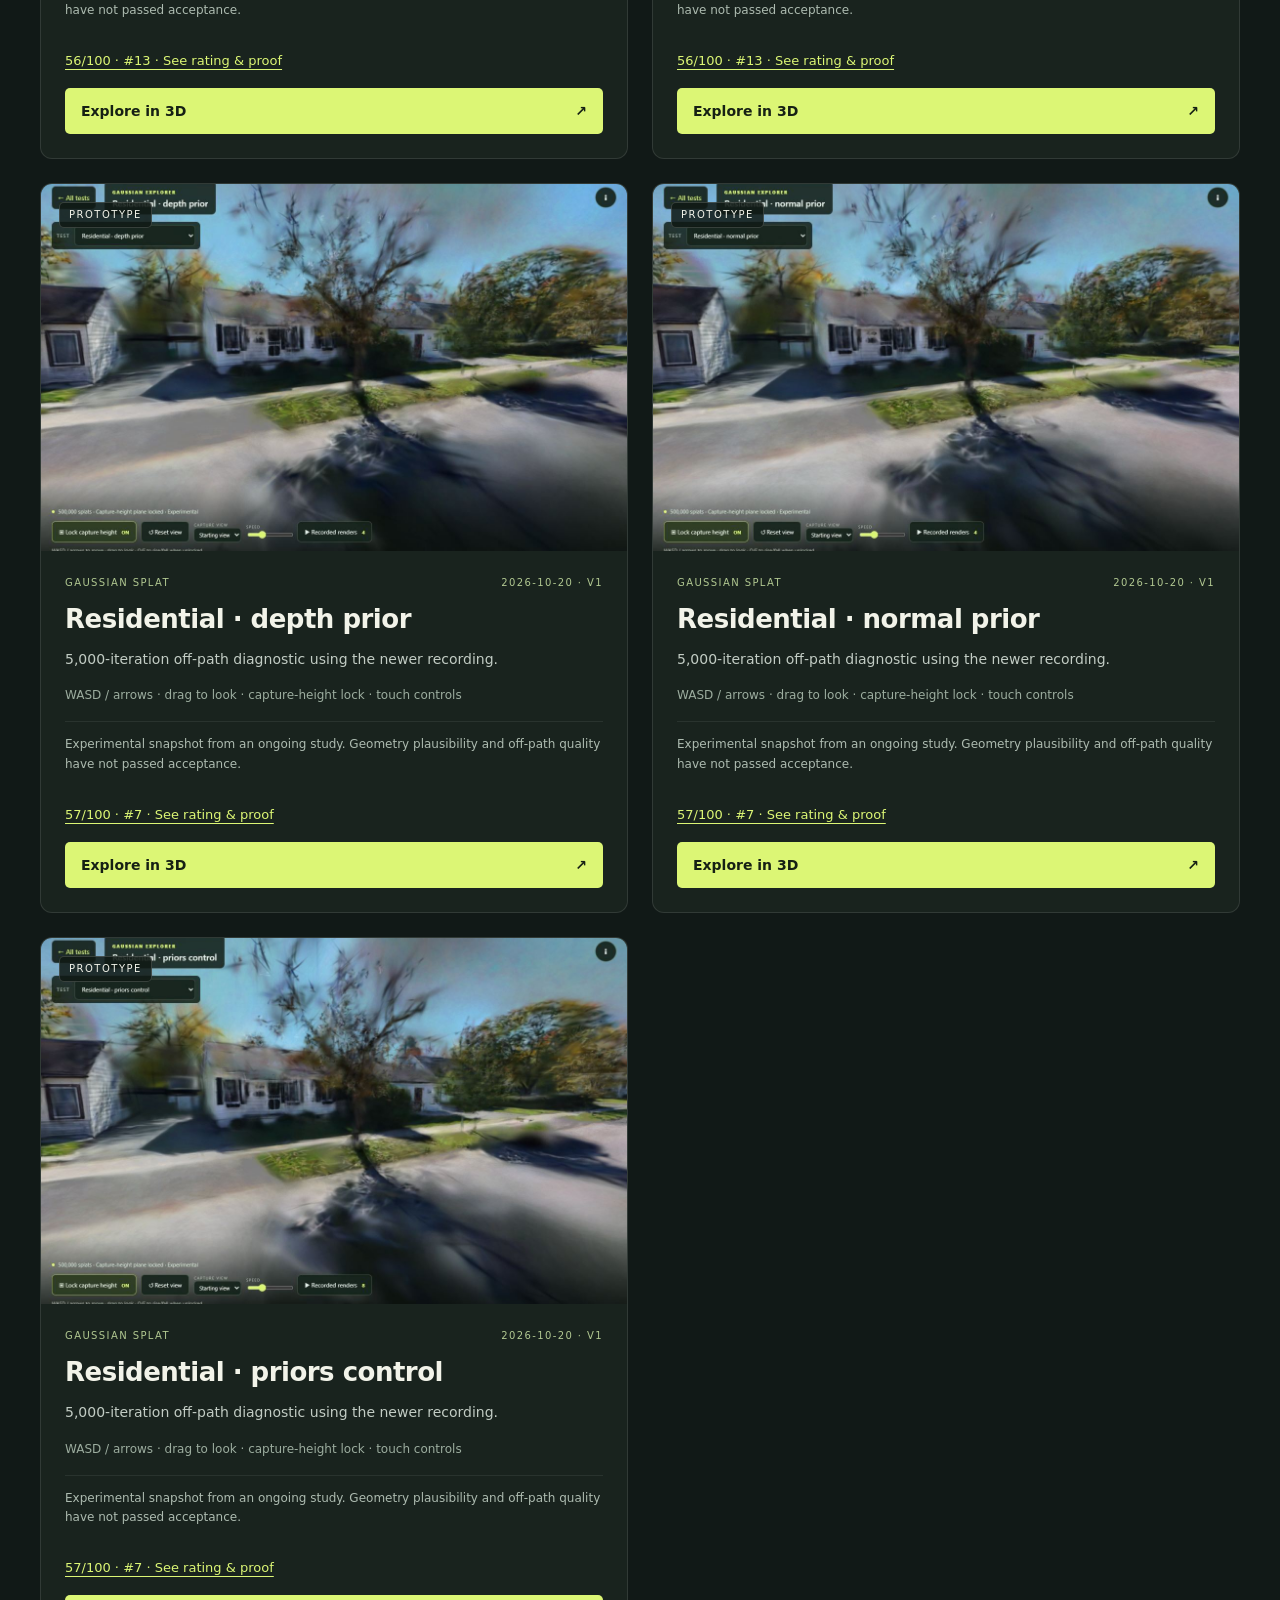
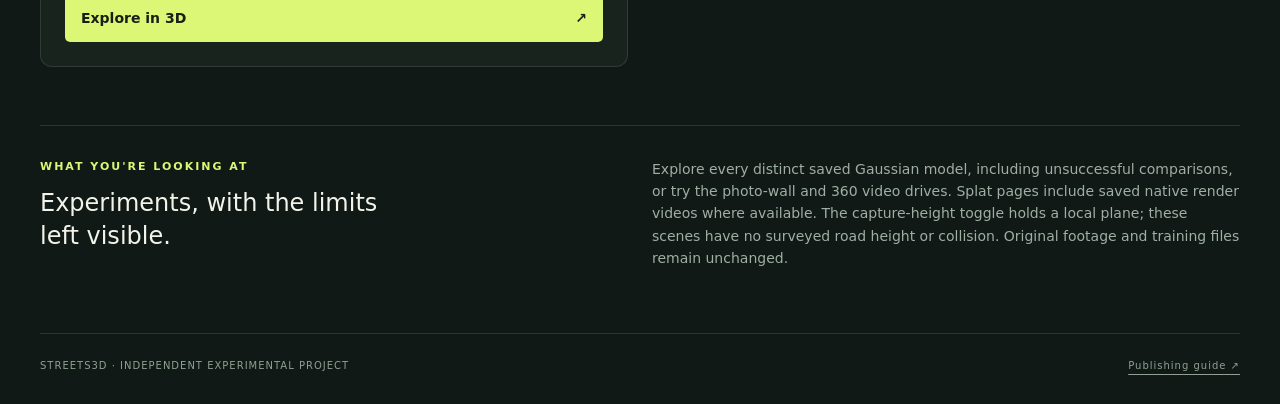
==== commit cb569624: "Add evidence-backed ratings for all 21 Gaussian splat tests" ====
--- a/site/index.html
+++ b/site/index.html
@@ -1,7 +1,7 @@
 <!doctype html>
 <html lang="en"><head><meta charset="utf-8"><meta name="viewport" content="width=device-width,initial-scale=1"><meta name="theme-color" content="#111917"><meta name="description" content="Playable Peterborough street experiments: photo walls, 360 video, and interactive Gaussian splat tests."><title>Streets3D · Test Lab</title><link rel="stylesheet" href="gallery.css"></head>
 <body><header class="bar"><a class="wordmark" href="./"><span class="mark">S3D</span> STREETS3D <span class="muted">/ TEST LAB</span></a><a class="source" href="https://github.com/edmondsonedits/Streets3D-Test">View source ↗</a></header>
-<main><section class="intro"><p class="eyebrow">PETERBOROUGH, ONTARIO</p><h1>Real streets.<br><span>Different ways to explore.</span></h1><p class="lede">A home for playable street experiments. Try each approach, move around, and see where it works — and where it breaks.</p><div class="summary"><span class="dot"></span><span id="testCount">Loading experiments…</span><span class="separator">/</span><span>Desktop & touch controls</span></div></section>
+<main><section class="intro"><p class="eyebrow">PETERBOROUGH, ONTARIO</p><h1>Real streets.<br><span>Different ways to explore.</span></h1><p class="lede">A home for playable street experiments. Try each approach, move around, and see where it works — and where it breaks.</p><p class="rankings-callout"><a href="rankings.html">Compare all splats · ratings &amp; proof →</a></p><div class="summary"><span class="dot"></span><span id="testCount">Loading experiments…</span><span class="separator">/</span><span>Desktop & touch controls</span></div></section>
 <nav class="filters" aria-label="Filter experiments"><button data-filter="all" aria-pressed="true">All tests</button><button data-filter="splats" aria-pressed="false">Gaussian splats</button><button data-filter="driving" aria-pressed="false">Driving demos</button><span id="filterCount"></span></nav>
 <section aria-label="Playable experiments" id="gallery" class="gallery" aria-live="polite"></section><noscript><p>JavaScript loads the experiment gallery. <a href="demos/street-alternatives-v1/">Open the two-demo comparison directly.</a></p></noscript>
 <section class="notes"><div><p class="eyebrow">WHAT YOU'RE LOOKING AT</p><h2>Experiments, with the limits left visible.</h2></div><p>Explore every distinct saved Gaussian model, including unsuccessful comparisons, or try the photo-wall and 360 video drives. Splat pages include saved native render videos where available. The capture-height toggle holds a local plane; these scenes have no surveyed road height or collision. Original footage and training files remain unchanged.</p></section></main>
--- a/site/gallery.css
+++ b/site/gallery.css
@@ -1,3 +1,5 @@
 *{box-sizing:border-box}html{color-scheme:dark}body{margin:0;background:#111917;color:#f2f3e9;font:16px/1.6 system-ui,-apple-system,Segoe UI,sans-serif}a{color:inherit}button,a{-webkit-tap-highlight-color:transparent}a:focus-visible{outline:3px solid #dcf675;outline-offset:6px}.bar,main,footer{width:min(1200px,calc(100% - 64px));margin:auto}.bar{height:92px;border-bottom:1px solid #ffffff1d;display:flex;align-items:center;justify-content:space-between;gap:12px}.wordmark{display:flex;align-items:center;gap:12px;font-size:13px;font-weight:750;letter-spacing:1.4px;text-decoration:none}.mark{background:#dcf675;color:#111917;border-radius:4px;padding:5px 8px;letter-spacing:-1px;font-size:16px}.muted{color:#91a098}.source{color:#bdc8c0;font-size:13px;text-underline-offset:5px}.intro{padding:68px 0 40px}.eyebrow{color:#dcf675;letter-spacing:2px;font-size:11px;font-weight:750;margin:0 0 18px}h1{font-size:clamp(36px,5vw,62px);font-weight:600;line-height:1.12;letter-spacing:-2px;margin:0 0 22px}h1 span{color:#a8b6ad}.lede{max-width:660px;color:#b9c5bc;margin:0;font-size:17px}.summary{display:flex;align-items:center;flex-wrap:wrap;gap:11px;margin-top:28px;color:#a8b6ad;font-size:12px}.dot{height:6px;width:6px;border-radius:100%;background:#dcf675}.separator{color:#54675d}.gallery{display:grid;grid-template-columns:1fr 1fr;gap:24px}.card{border:1px solid #ffffff1b;background:#19231e;border-radius:12px;overflow:hidden;display:flex;flex-direction:column}.preview{display:block;aspect-ratio:16/10;overflow:hidden;position:relative;background:#26362c}.preview img{display:block;width:100%;height:100%;object-fit:cover;transition:transform .3s}.preview:hover img{transform:scale(1.025)}.badge{position:absolute;top:18px;left:18px;background:#101914dc;padding:4px 9px;border:1px solid #ffffff2a;border-radius:5px;font-size:10px;letter-spacing:1.5px;text-transform:uppercase}.card-content{padding:24px;display:flex;flex-direction:column;flex:1}.meta{display:flex;justify-content:space-between;color:#b1c891;font-size:10px;letter-spacing:1.4px;text-transform:uppercase;gap:12px}.card h2{font-size:26px;line-height:1.2;letter-spacing:-.5px;margin:13px 0}.description{color:#c2ccc4;font-size:14px;margin:0 0 16px}.controls{color:#9cad9f;font-size:12px;margin:0 0 16px}.limitation{color:#adbbb0;font-size:12px;padding:13px 0;border-top:1px solid #ffffff12;margin:0 0 18px}.open{display:flex;align-items:center;justify-content:space-between;margin-top:auto;padding:12px 16px;background:#dcf675;color:#162014;text-decoration:none;border-radius:5px;font-weight:750;font-size:14px}.open:hover{background:#edffa5}.notes{margin:58px 0 64px;border-top:1px solid #ffffff1d;padding-top:32px;display:grid;grid-template-columns:1fr 1fr;gap:24px}.notes h2{font-size:24px;font-weight:500;line-height:1.35;max-width:370px;margin:0}.notes p:last-child{color:#9eafa3;font-size:14px;margin:0}.notes .eyebrow{margin-bottom:12px}footer{padding:24px 0 30px;border-top:1px solid #ffffff1d;display:flex;justify-content:space-between;gap:20px;font-size:10px;letter-spacing:1px;color:#8ea192}footer a{text-underline-offset:5px}.error{color:#ffcfb6}@media(max-width:680px){.bar,main,footer{width:calc(100% - 36px)}.bar{height:76px}.wordmark{gap:8px;font-size:11px;letter-spacing:.8px}.wordmark .muted{display:none}.intro{padding:42px 0 30px}h1{letter-spacing:-1.3px}.lede{font-size:15px}.gallery{grid-template-columns:1fr}.card-content{padding:20px}.notes{grid-template-columns:1fr;margin:38px 0}.summary{font-size:11px;gap:8px}footer{flex-direction:column;gap:8px}}@media(prefers-reduced-motion:reduce){.preview img{transition:none}}
 
 .filters{display:flex;gap:8px;align-items:center;flex-wrap:wrap;margin:0 0 22px}.filters button{font:inherit;font-size:12px;color:#bdc8c0;background:#19231e;border:1px solid #ffffff30;border-radius:6px;padding:9px 13px;cursor:pointer}.filters button[aria-pressed=true]{color:#152014;background:#dcf675;border-color:#dcf675}.filters button:focus-visible{outline:3px solid #dcf675;outline-offset:3px}#filterCount{margin-left:auto;font-size:12px;color:#9cad9f}.card[hidden]{display:none}
+
+.rankings-callout{margin:24px 0 0}.rankings-callout a{display:inline-block;border:1px solid #dcf67580;border-radius:6px;padding:10px 15px;text-decoration:none;font-size:14px;color:#dcf675}.rating-link{font-size:13px;color:#dcf675;text-underline-offset:4px;margin:0 0 16px;display:block}.rankings-callout a:hover{background:#dcf67512}
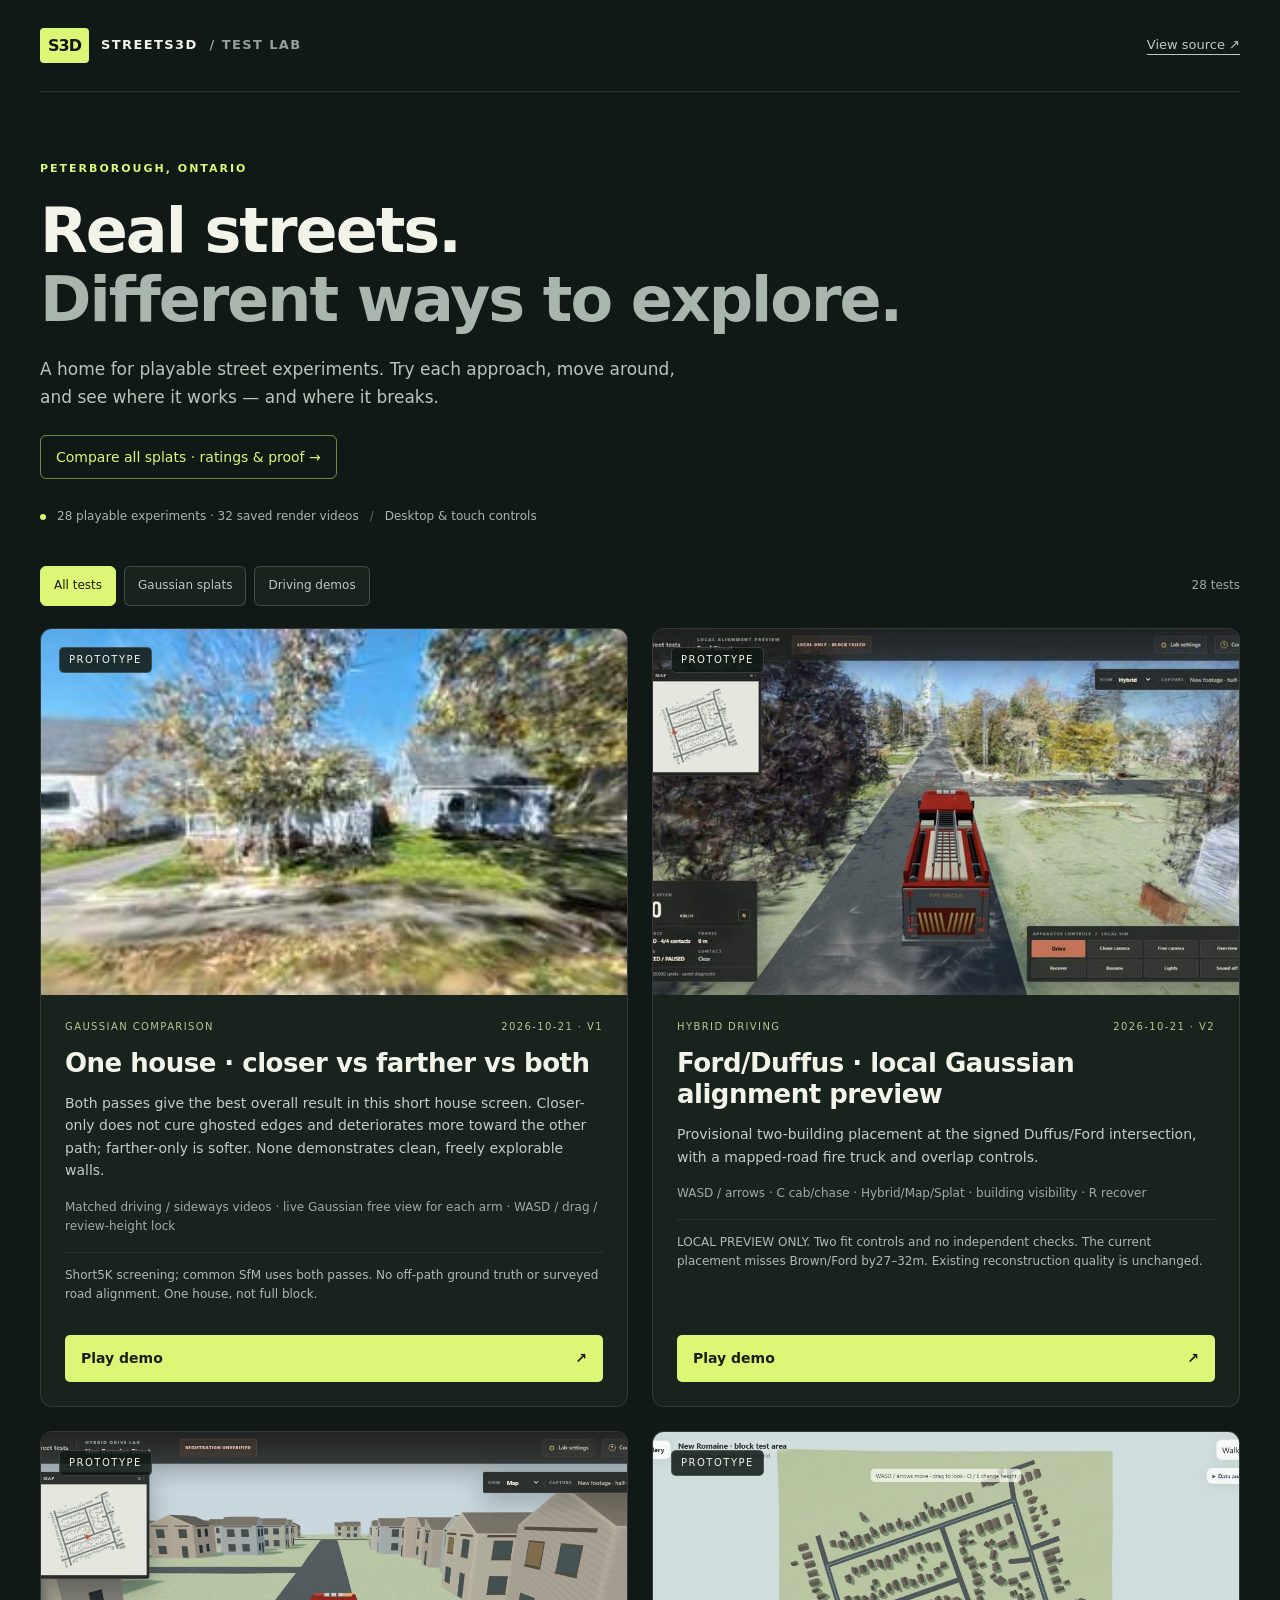
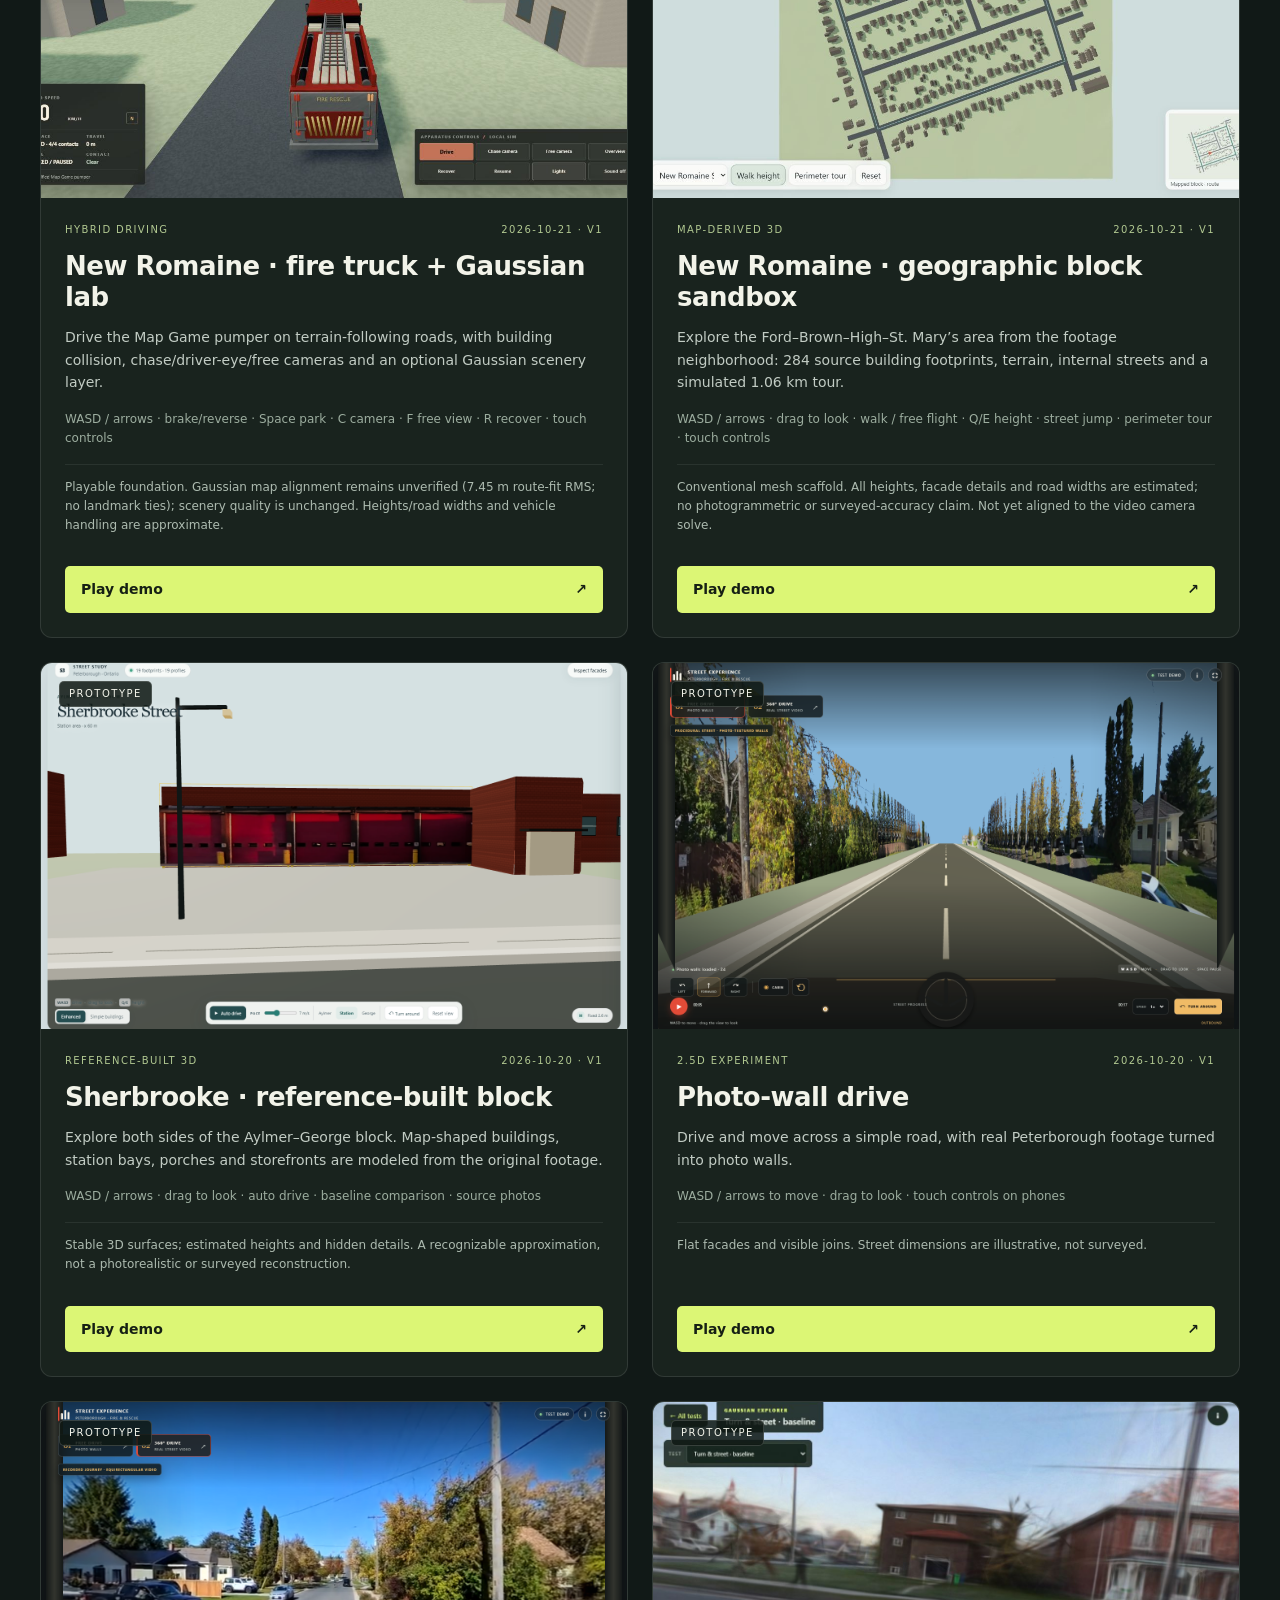
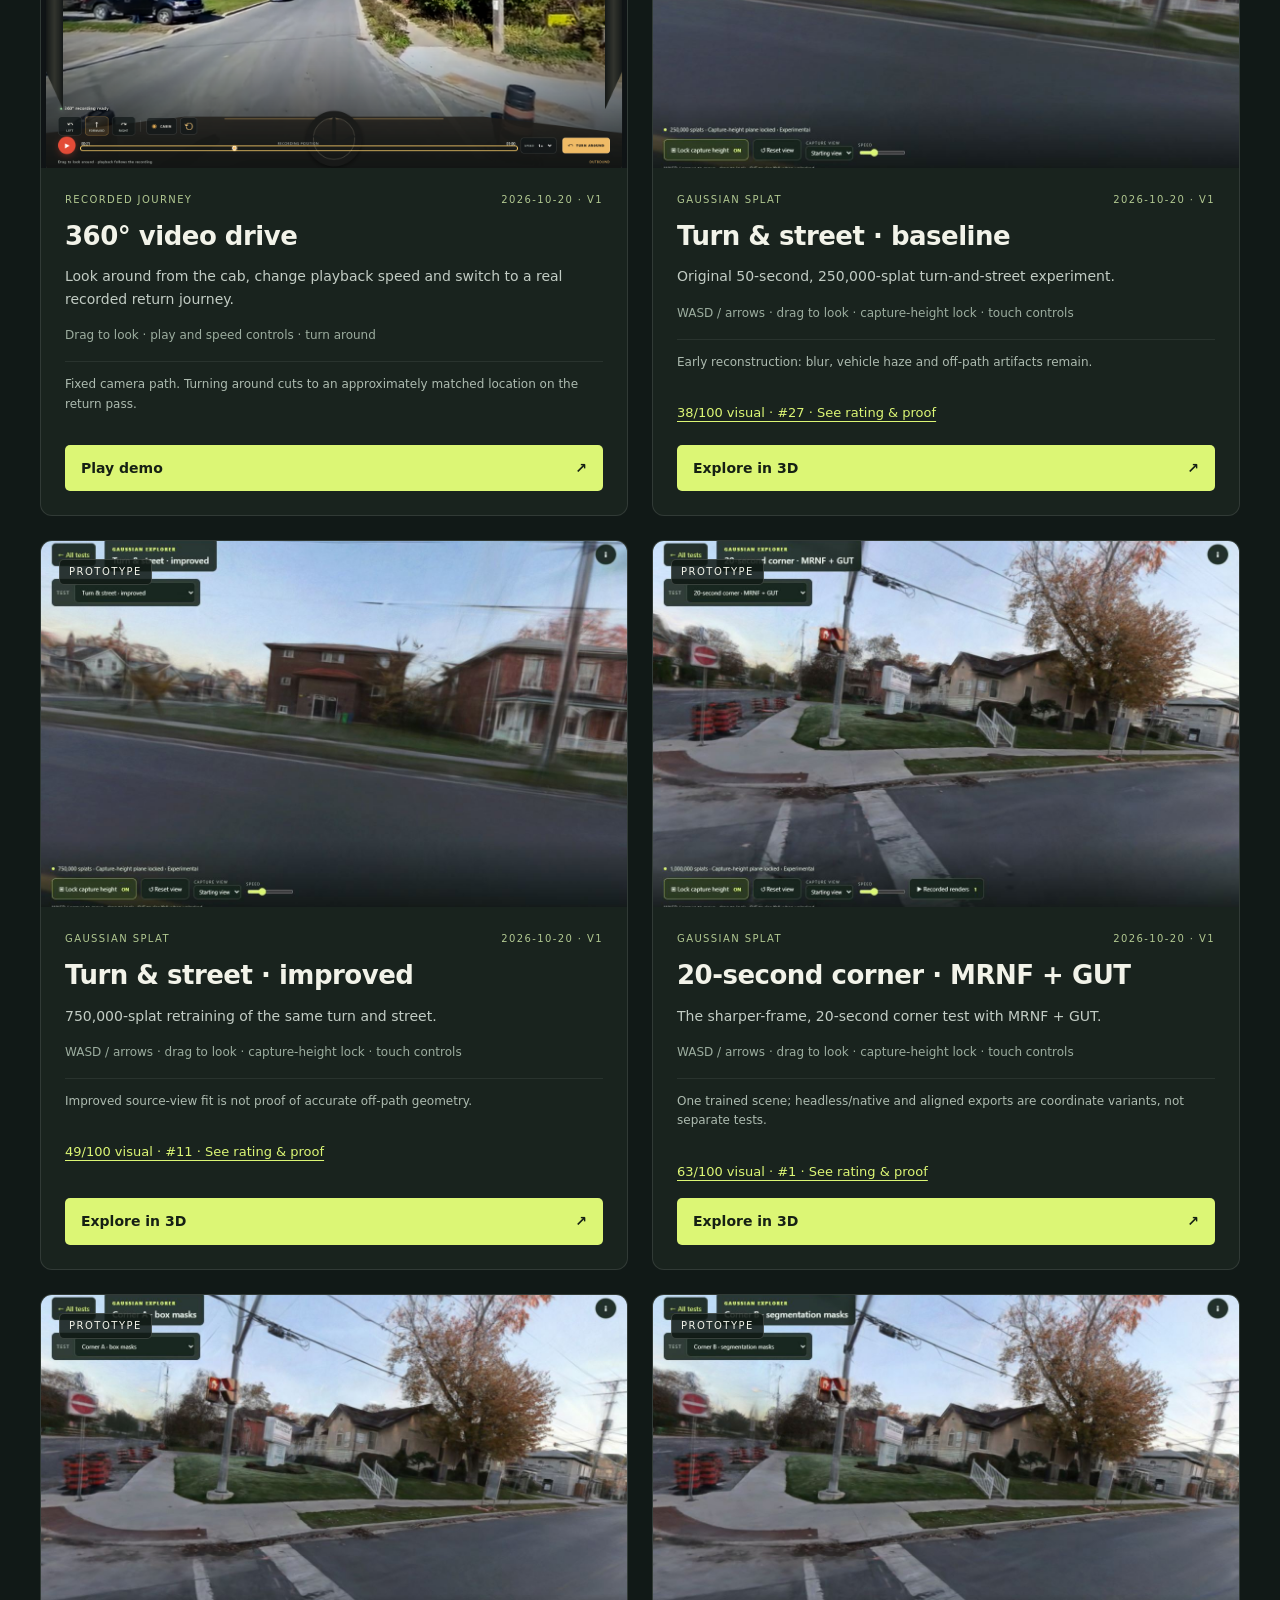
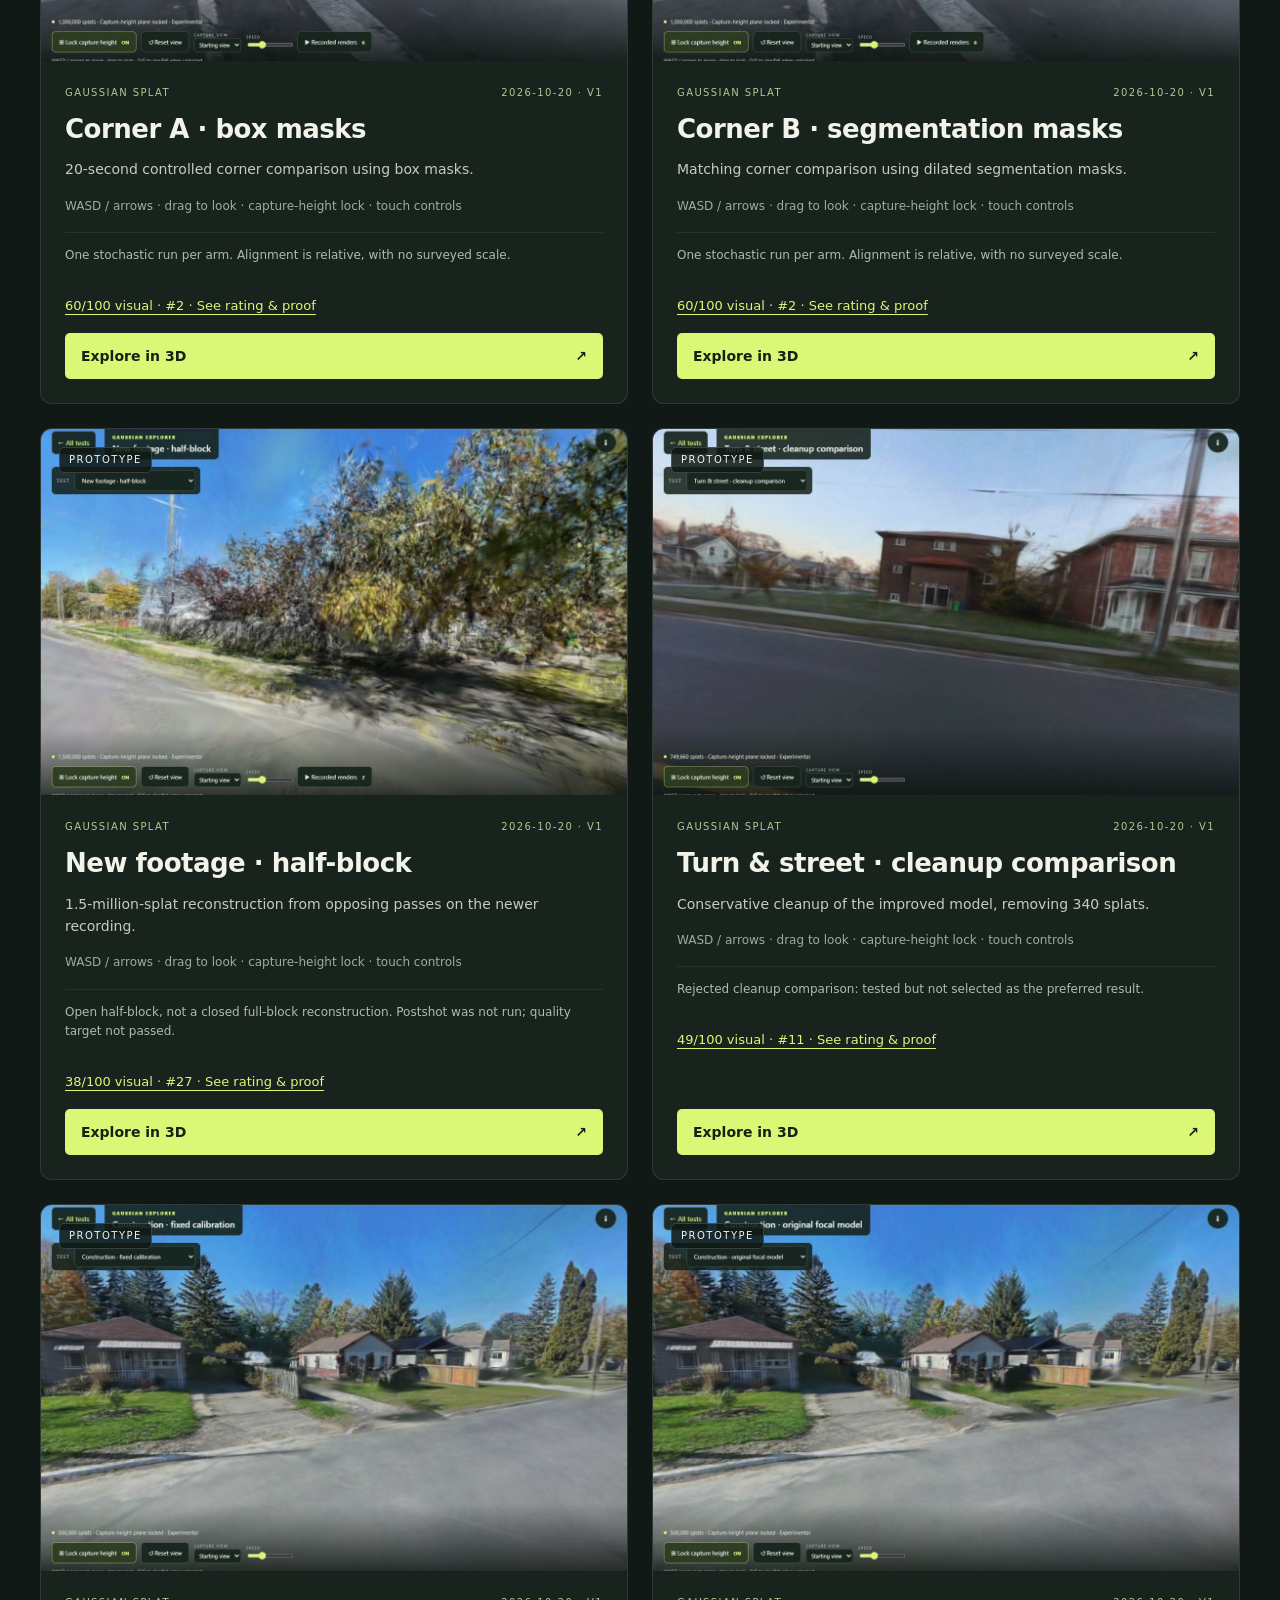
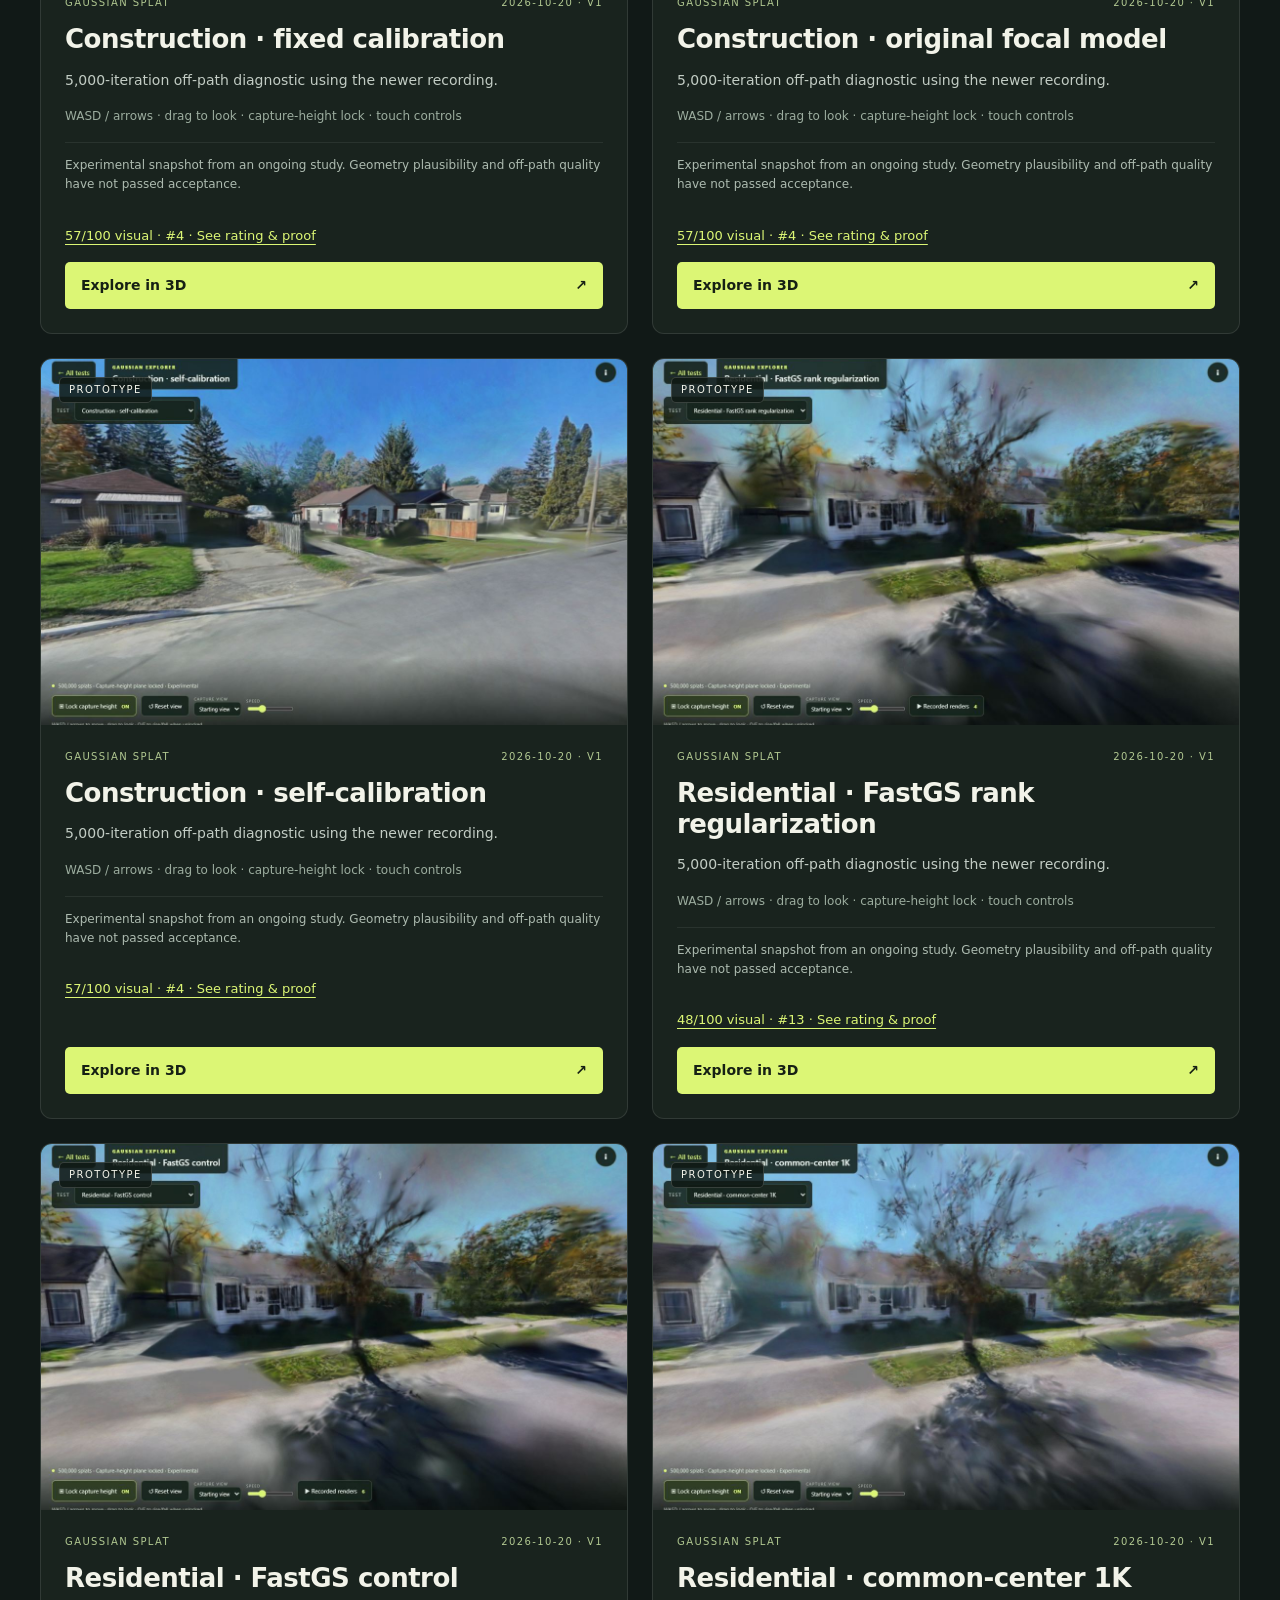
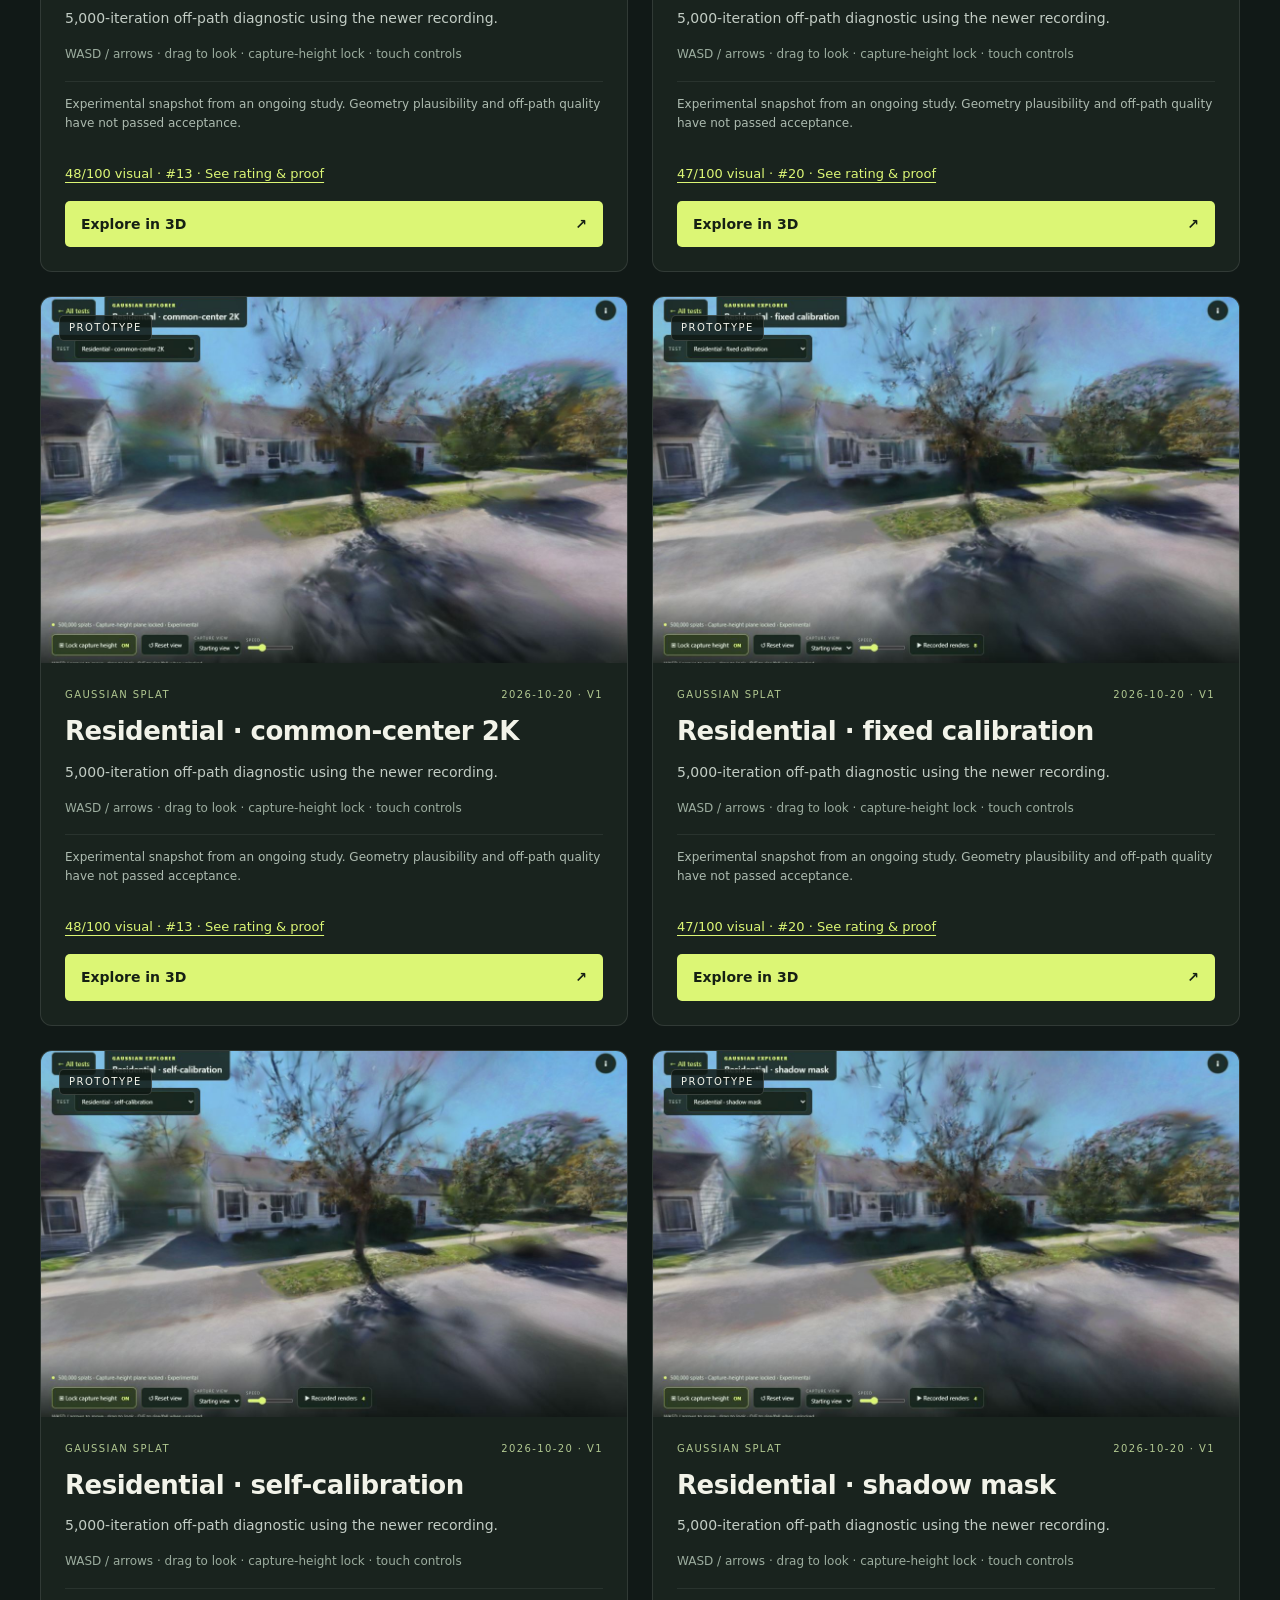
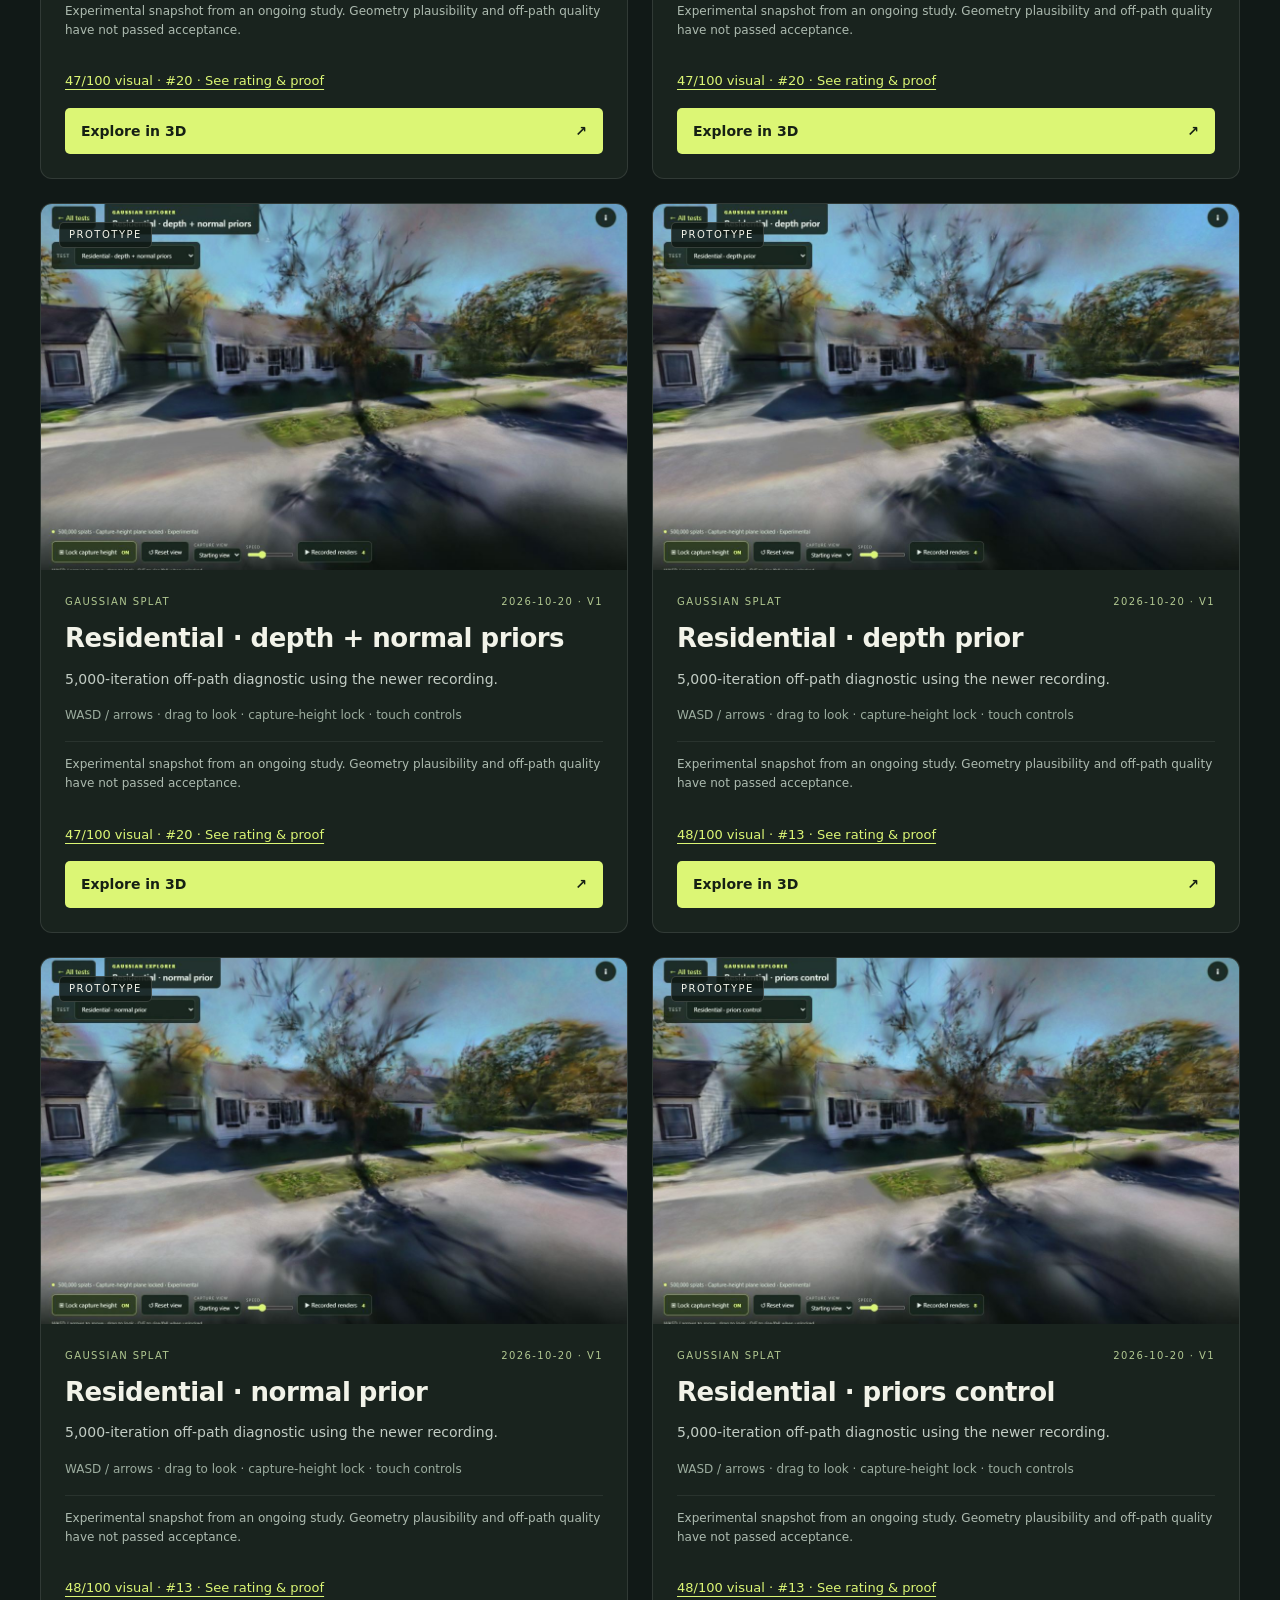
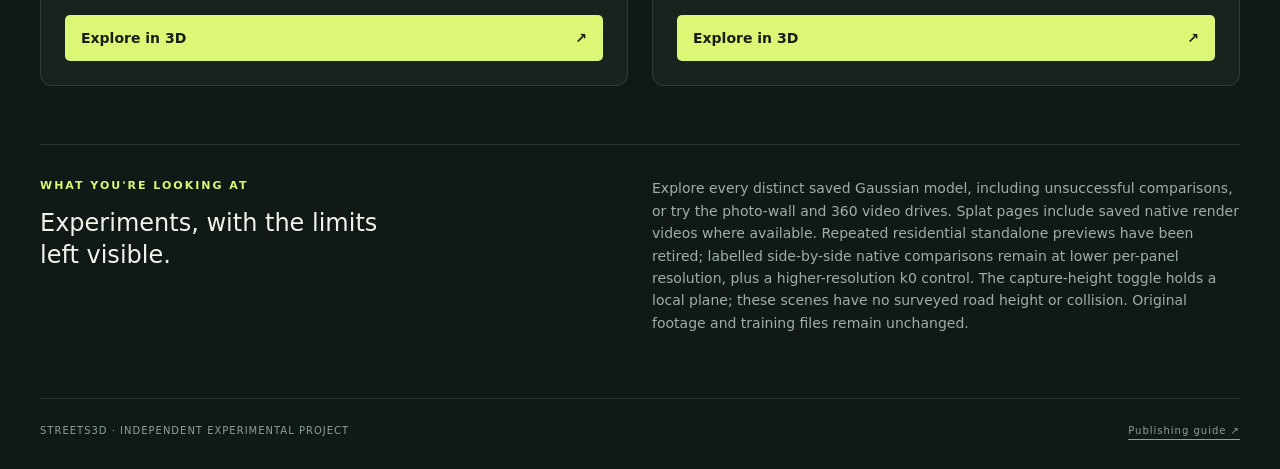
==== commit a4271c08: "Retire redundant residential native previews while retaining paired evidence Approved 16-video clean" ====
--- a/site/index.html
+++ b/site/index.html
@@ -4,5 +4,5 @@
 <main><section class="intro"><p class="eyebrow">PETERBOROUGH, ONTARIO</p><h1>Real streets.<br><span>Different ways to explore.</span></h1><p class="lede">A home for playable street experiments. Try each approach, move around, and see where it works — and where it breaks.</p><p class="rankings-callout"><a href="rankings.html">Compare all splats · ratings &amp; proof →</a></p><div class="summary"><span class="dot"></span><span id="testCount">Loading experiments…</span><span class="separator">/</span><span>Desktop & touch controls</span></div></section>
 <nav class="filters" aria-label="Filter experiments"><button data-filter="all" aria-pressed="true">All tests</button><button data-filter="splats" aria-pressed="false">Gaussian splats</button><button data-filter="driving" aria-pressed="false">Driving demos</button><span id="filterCount"></span></nav>
 <section aria-label="Playable experiments" id="gallery" class="gallery" aria-live="polite"></section><noscript><p>JavaScript loads the experiment gallery. <a href="demos/street-alternatives-v1/">Open the two-demo comparison directly.</a></p></noscript>
-<section class="notes"><div><p class="eyebrow">WHAT YOU'RE LOOKING AT</p><h2>Experiments, with the limits left visible.</h2></div><p>Explore every distinct saved Gaussian model, including unsuccessful comparisons, or try the photo-wall and 360 video drives. Splat pages include saved native render videos where available. The capture-height toggle holds a local plane; these scenes have no surveyed road height or collision. Original footage and training files remain unchanged.</p></section></main>
+<section class="notes"><div><p class="eyebrow">WHAT YOU'RE LOOKING AT</p><h2>Experiments, with the limits left visible.</h2></div><p>Explore every distinct saved Gaussian model, including unsuccessful comparisons, or try the photo-wall and 360 video drives. Splat pages include saved native render videos where available. Repeated residential standalone previews have been retired; labelled side-by-side native comparisons remain at lower per-panel resolution, plus a higher-resolution k0 control. The capture-height toggle holds a local plane; these scenes have no surveyed road height or collision. Original footage and training files remain unchanged.</p></section></main>
 <footer><span>STREETS3D · INDEPENDENT EXPERIMENTAL PROJECT</span><a href="https://github.com/edmondsonedits/Streets3D-Test#adding-future-tests">Publishing guide ↗</a></footer><script type="module" src="gallery.js"></script></body></html>
